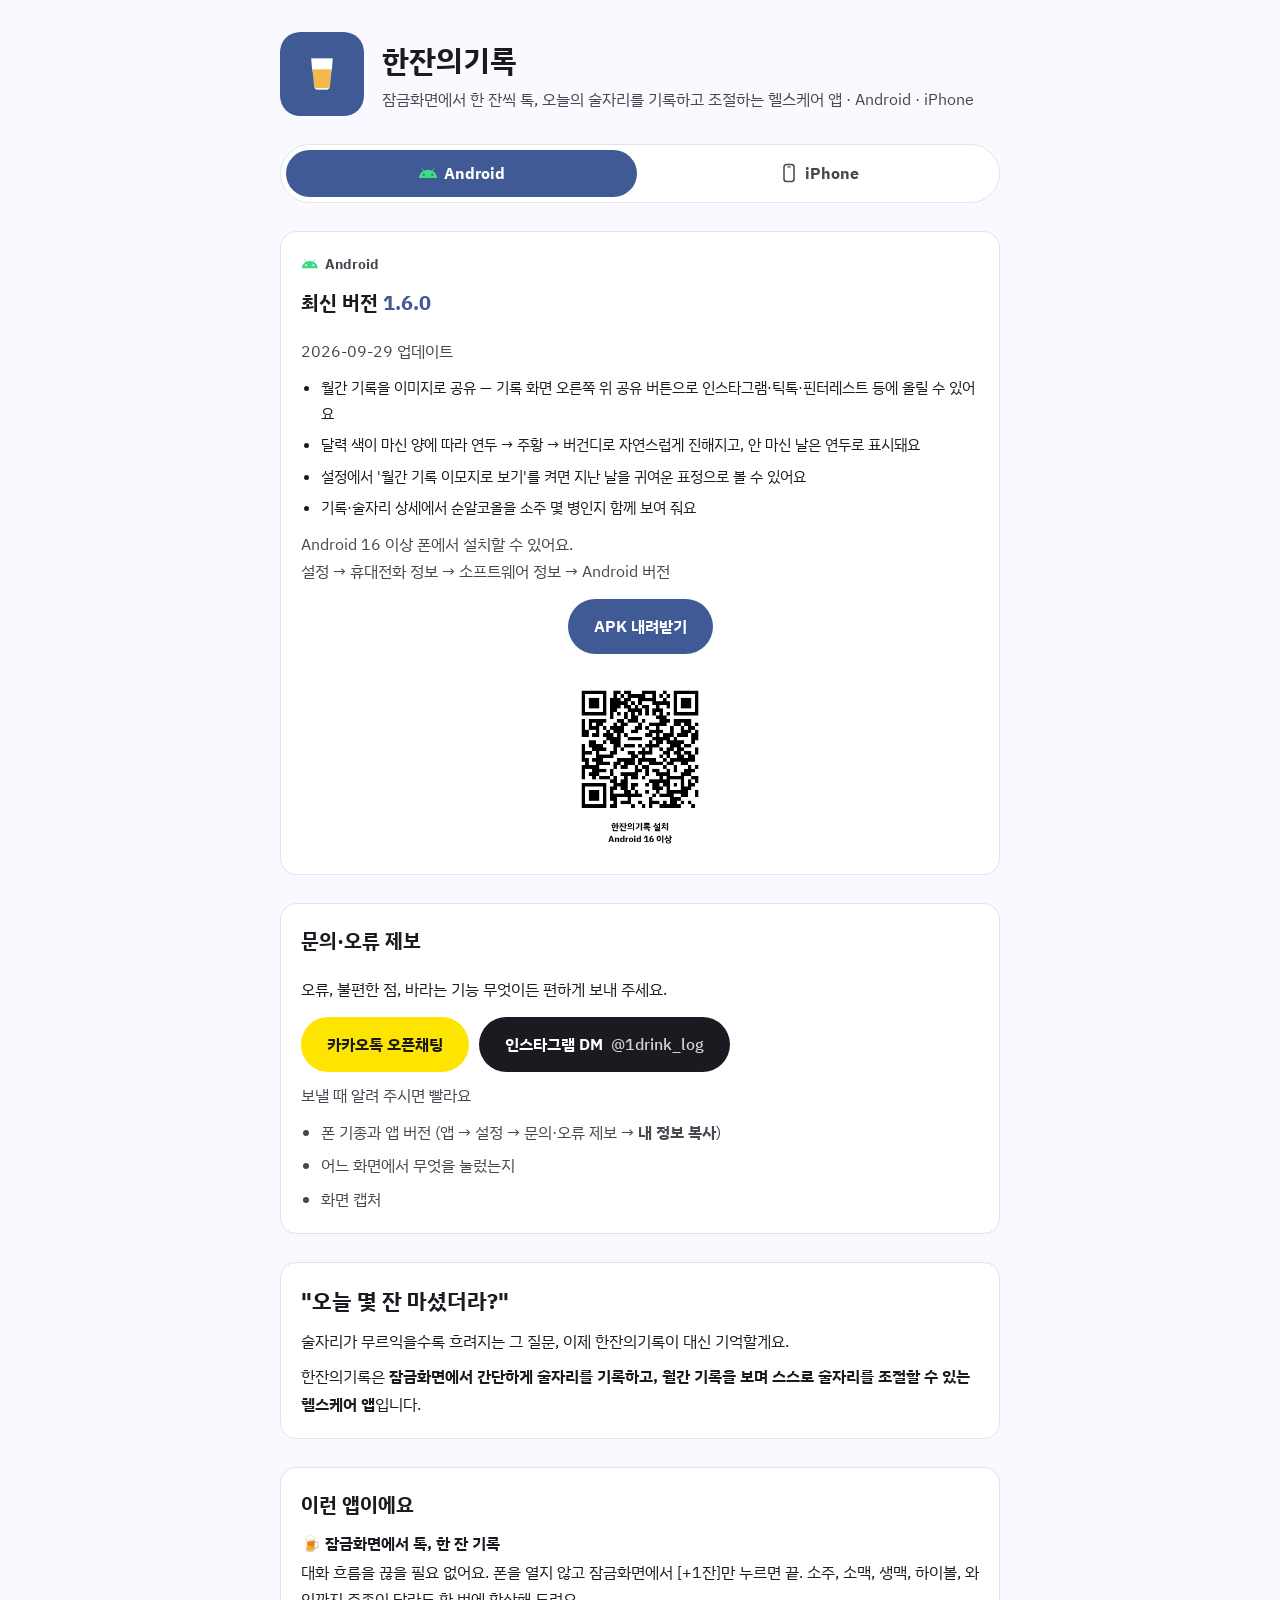
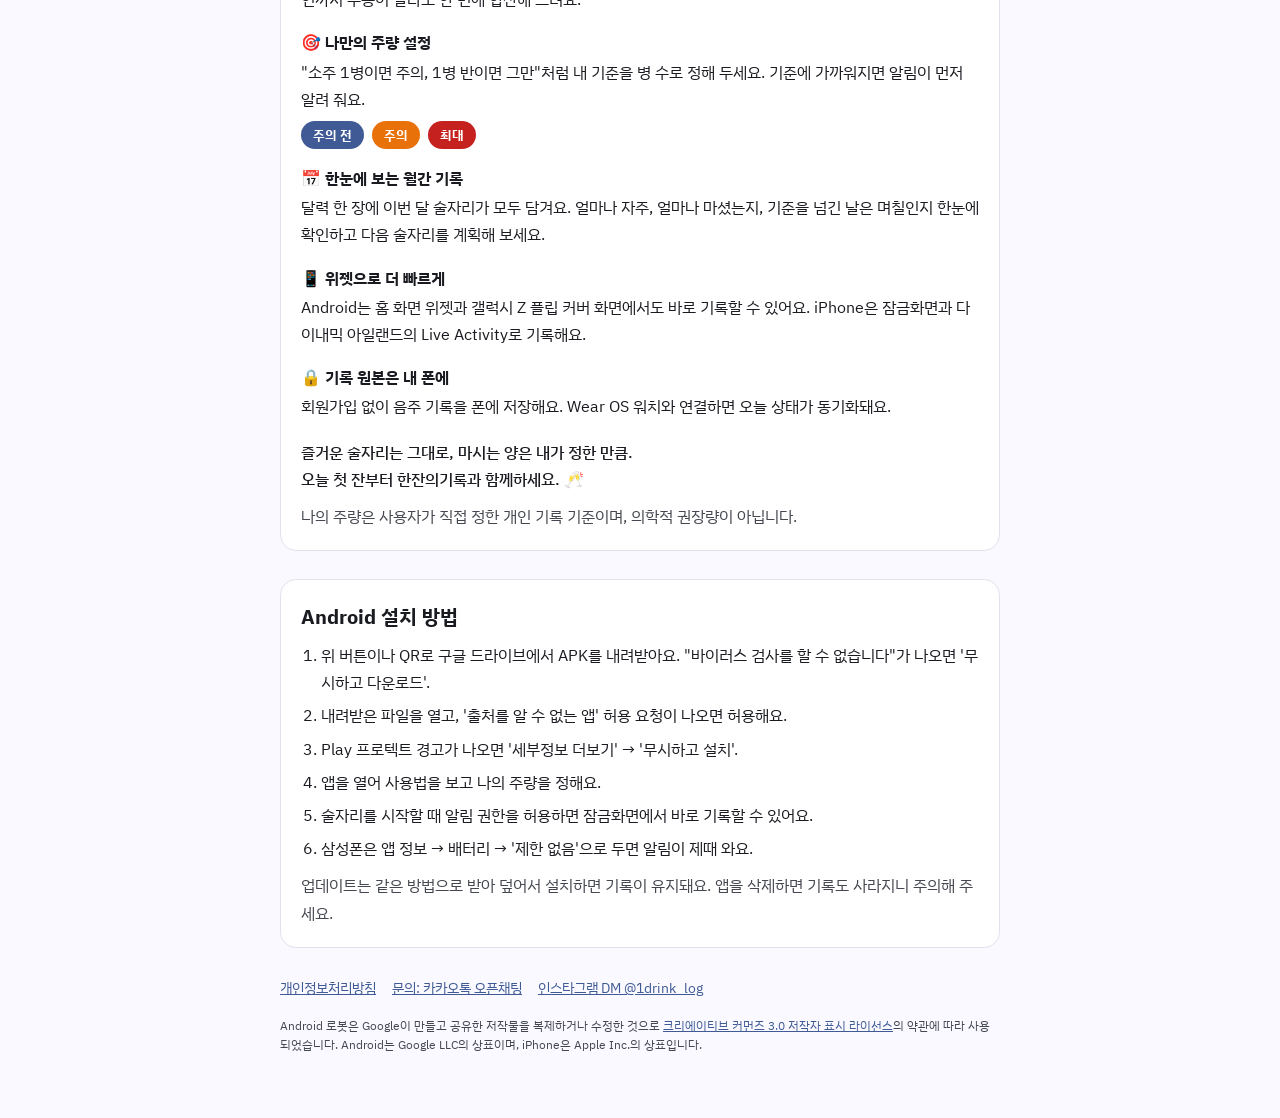
==== index.html @ 9223c03f "문의·오류 제보 카드(오픈채팅·인스타그램 DM) 추가 — 새 오픈채팅 링크 받은 뒤 main에 합칠 것" ====
<!doctype html>
<html lang="ko">
<head>
<meta charset="utf-8">
<meta name="viewport" content="width=device-width, initial-scale=1">
<title>한잔의기록</title>
<meta name="description" content="잠금화면에서 한 잔씩 톡, 오늘의 술자리를 기록하고 조절하는 헬스케어 앱">
<link rel="icon" href="assets/icon.png">
<link rel="preconnect" href="https://fonts.googleapis.com"><link rel="preconnect" href="https://fonts.gstatic.com" crossorigin>
<link rel="stylesheet" href="https://fonts.googleapis.com/css2?family=IBM+Plex+Sans+KR:wght@400;500;700&display=swap">
<link rel="stylesheet" href="assets/style.css">
</head>
<body>
<div class="wrap">
  <header>
    <img src="assets/icon.png" alt="한잔의기록 아이콘">
    <div>
      <h1>한잔의기록</h1>
      <p class="sub">잠금화면에서 한 잔씩 톡, 오늘의 술자리를 기록하고 조절하는 헬스케어 앱 · Android · iPhone</p>
    </div>
  </header>

  <div class="tabs" role="tablist" aria-label="기기 선택" hidden>
    <button type="button" role="tab" data-os="android"><svg class="os-icon" viewBox="0 0 24 24" aria-hidden="true"><path fill="#3DDC84" d="M17.6 9.48l1.84-3.18a.38.38 0 0 0-.66-.38l-1.87 3.23A11.43 11.43 0 0 0 12 8.1c-1.77 0-3.43.39-4.91 1.05L5.22 5.92a.38.38 0 1 0-.66.38L6.4 9.48A10.8 10.8 0 0 0 1 18h22a10.8 10.8 0 0 0-5.4-8.52zM7 15.25a1.25 1.25 0 1 1 0-2.5 1.25 1.25 0 0 1 0 2.5zm10 0a1.25 1.25 0 1 1 0-2.5 1.25 1.25 0 0 1 0 2.5z"/></svg>Android</button>
    <button type="button" role="tab" data-os="ios"><svg class="os-icon" viewBox="0 0 24 24" aria-hidden="true"><rect x="6" y="1.75" width="12" height="20.5" rx="3" fill="none" stroke="currentColor" stroke-width="1.8"/><rect x="10" y="4" width="4" height="1.4" rx="0.7" fill="currentColor"/></svg>iPhone</button>
  </div>

  <section class="card download" data-os="android">
    <div style="display:grid;gap:10px">
      <p class="platform"><svg class="os-icon" viewBox="0 0 24 24" aria-hidden="true"><path fill="#3DDC84" d="M17.6 9.48l1.84-3.18a.38.38 0 0 0-.66-.38l-1.87 3.23A11.43 11.43 0 0 0 12 8.1c-1.77 0-3.43.39-4.91 1.05L5.22 5.92a.38.38 0 1 0-.66.38L6.4 9.48A10.8 10.8 0 0 0 1 18h22a10.8 10.8 0 0 0-5.4-8.52zM7 15.25a1.25 1.25 0 1 1 0-2.5 1.25 1.25 0 0 1 0 2.5zm10 0a1.25 1.25 0 1 1 0-2.5 1.25 1.25 0 0 1 0 2.5z"/></svg>Android</p>
      <!-- LATEST:START (scripts/publish-apk.sh가 배포할 때 자동으로 바꿉니다) -->
      <h2>최신 버전 <span class="version">1.6.0</span></h2>
      <p class="sub">2026-09-29 업데이트</p>
      <ul class="changes"><li>월간 기록을 이미지로 공유 — 기록 화면 오른쪽 위 공유 버튼으로 인스타그램·틱톡·핀터레스트 등에 올릴 수 있어요</li><li>달력 색이 마신 양에 따라 연두 → 주황 → 버건디로 자연스럽게 진해지고, 안 마신 날은 연두로 표시돼요</li><li>설정에서 &#x27;월간 기록 이모지로 보기&#x27;를 켜면 지난 날을 귀여운 표정으로 볼 수 있어요</li><li>기록·술자리 상세에서 순알코올을 소주 몇 병인지 함께 보여 줘요</li></ul>
      <!-- LATEST:END -->
      <p class="sub">Android 16 이상 폰에서 설치할 수 있어요.<br>설정 → 휴대전화 정보 → 소프트웨어 정보 → Android 버전</p>
      <p class="btn-row"><a class="btn" href="https://drive.google.com/open?id=1SzJhprSdvJs_cDKxeV-ViCslpAMAtWzn">APK 내려받기</a></p>
    </div>
    <img class="qr" src="assets/qr.png" alt="내려받기 QR 코드">
  </section>

  <section class="card download" data-os="ios">
    <div style="display:grid;gap:10px">
      <p class="platform"><svg class="os-icon" viewBox="0 0 24 24" aria-hidden="true"><rect x="6" y="1.75" width="12" height="20.5" rx="3" fill="none" stroke="currentColor" stroke-width="1.8"/><rect x="10" y="4" width="4" height="1.4" rx="0.7" fill="currentColor"/></svg>iPhone</p>
      <!-- IOS-LATEST:START (scripts/publish-ios.sh가 배포할 때 자동으로 바꿉니다) -->
      <h2>최신 버전 <span class="version">1.6.0</span></h2>
      <p class="sub">2026-09-29 업데이트</p>
      <ul class="changes"><li>월간 기록을 이미지로 공유 — 기록 화면 오른쪽 위 공유 버튼으로 인스타그램·틱톡·핀터레스트 등에 올릴 수 있어요</li><li>달력 색이 마신 양에 따라 연두 → 주황 → 버건디로 자연스럽게 진해지고, 안 마신 날은 연두로 표시돼요</li><li>설정에서 &#x27;월간 기록 이모지로 보기&#x27;를 켜면 지난 날을 귀여운 표정으로 볼 수 있어요</li><li>기록·술자리 상세에서 순알코올을 소주 몇 병인지 함께 보여 줘요</li></ul>
      <!-- IOS-LATEST:END -->
      <p class="sub">Apple TestFlight 앱으로 설치해요. 기능은 Android와 같고, 술자리 중에는 잠금화면 Live Activity에서 바로 기록해요.</p>
      <p class="sub">iOS 17 이상 iPhone에서 설치할 수 있어요.<br>설정 → 일반 → 정보 → iOS 버전</p>
      <p class="btn-row"><a class="btn" href="https://testflight.apple.com/join/u157gFnM">TestFlight로 설치</a></p>
    </div>
    <img class="qr" src="assets/qr-ios.png" alt="iPhone 설치 QR 코드">
  </section>

  <section class="card contact" id="contact">
    <h2>문의·오류 제보</h2>
    <p>오류, 불편한 점, 바라는 기능 무엇이든 편하게 보내 주세요.</p>
    <p class="btn-row contact-btns">
      <a class="btn btn-kakao" href="https://open.kakao.com/o/gG2hXAPi">카카오톡 오픈채팅</a>
      <a class="btn btn-insta" href="https://ig.me/m/1drink_log">인스타그램 DM <span class="handle">@1drink_log</span></a>
    </p>
    <p class="sub">보낼 때 알려 주시면 빨라요</p>
    <ul class="sub tips">
      <li>폰 기종과 앱 버전 (앱 → 설정 → 문의·오류 제보 → <b>내 정보 복사</b>)</li>
      <li>어느 화면에서 무엇을 눌렀는지</li>
      <li>화면 캡처</li>
    </ul>
  </section>

  <section class="card intro">
    <p class="hook">"오늘 몇 잔 마셨더라?"</p>
    <p>술자리가 무르익을수록 흐려지는 그 질문, 이제 한잔의기록이 대신 기억할게요.</p>
    <p>한잔의기록은 <b>잠금화면에서 간단하게 술자리를 기록하고, 월간 기록을 보며 스스로 술자리를 조절할 수 있는 헬스케어 앱</b>입니다.</p>
  </section>

  <section class="card">
    <h2>이런 앱이에요</h2>
    <div class="features">
      <div><h3>🍺 잠금화면에서 톡, 한 잔 기록</h3><p>대화 흐름을 끊을 필요 없어요. 폰을 열지 않고 잠금화면에서 [+1잔]만 누르면 끝. 소주, 소맥, 생맥, 하이볼, 와인까지 주종이 달라도 한 번에 합산해 드려요.</p></div>
      <div><h3>🎯 나만의 주량 설정</h3><p>"소주 1병이면 주의, 1병 반이면 그만"처럼 내 기준을 병 수로 정해 두세요. 기준에 가까워지면 알림이 먼저 알려 줘요.</p>
        <div class="levels"><span style="background:var(--navy)">주의 전</span><span style="background:var(--caution)">주의</span><span style="background:var(--max)">최대</span></div></div>
      <div><h3>📅 한눈에 보는 월간 기록</h3><p>달력 한 장에 이번 달 술자리가 모두 담겨요. 얼마나 자주, 얼마나 마셨는지, 기준을 넘긴 날은 며칠인지 한눈에 확인하고 다음 술자리를 계획해 보세요.</p></div>
      <div><h3>📱 위젯으로 더 빠르게</h3><p>Android는 홈 화면 위젯과 갤럭시 Z 플립 커버 화면에서도 바로 기록할 수 있어요. iPhone은 잠금화면과 다이내믹 아일랜드의 Live Activity로 기록해요.</p></div>
      <div><h3>🔒 기록 원본은 내 폰에</h3><p>회원가입 없이 음주 기록을 폰에 저장해요. Wear OS 워치와 연결하면 오늘 상태가 동기화돼요.</p></div>
    </div>
    <p class="closing">즐거운 술자리는 그대로, 마시는 양은 내가 정한 만큼.<br>오늘 첫 잔부터 한잔의기록과 함께하세요. 🥂</p>
    <p class="sub" style="margin-top:10px">나의 주량은 사용자가 직접 정한 개인 기록 기준이며, 의학적 권장량이 아닙니다.</p>
  </section>

  <section class="card" data-os="android">
    <h2>Android 설치 방법</h2>
    <ol>
      <li>위 버튼이나 QR로 구글 드라이브에서 APK를 내려받아요. "바이러스 검사를 할 수 없습니다"가 나오면 '무시하고 다운로드'.</li>
      <li>내려받은 파일을 열고, '출처를 알 수 없는 앱' 허용 요청이 나오면 허용해요.</li>
      <li>Play 프로텍트 경고가 나오면 '세부정보 더보기' → '무시하고 설치'.</li>
      <li>앱을 열어 사용법을 보고 나의 주량을 정해요.</li>
      <li>술자리를 시작할 때 알림 권한을 허용하면 잠금화면에서 바로 기록할 수 있어요.</li>
      <li>삼성폰은 앱 정보 → 배터리 → '제한 없음'으로 두면 알림이 제때 와요.</li>
    </ol>
    <p class="sub" style="margin-top:10px">업데이트는 같은 방법으로 받아 덮어서 설치하면 기록이 유지돼요. 앱을 삭제하면 기록도 사라지니 주의해 주세요.</p>
  </section>

  <section class="card" data-os="ios">
    <h2>iPhone 설치 방법</h2>
    <ol>
      <li>App Store에서 Apple의 <a href="https://apps.apple.com/app/testflight/id899247664">TestFlight</a> 앱을 먼저 설치해요.</li>
      <li>iPhone에서 위 <b>TestFlight로 설치</b> 버튼을 누르거나 QR을 찍고, TestFlight에서 '수락' → '설치'를 눌러요.</li>
      <li>앱을 열어 사용법을 보고 나의 주량을 정해요.</li>
      <li>술자리를 시작할 때 알림을 허용하면 잠금화면 Live Activity에서 바로 기록할 수 있어요.</li>
    </ol>
    <p class="sub" style="margin-top:10px">새 버전이 나오면 TestFlight 앱에서 업데이트하면 기록이 유지돼요. TestFlight 버전은 올라온 뒤 90일이 지나면 사용할 수 없으니, TestFlight에서 최신 버전으로 업데이트해 주세요. 앱을 삭제하면 기록도 사라지니 주의해 주세요.</p>
  </section>

  <footer>
    <a href="privacy.html">개인정보처리방침</a>
    <a href="https://open.kakao.com/o/gG2hXAPi">문의: 카카오톡 오픈채팅</a>
    <a href="https://ig.me/m/1drink_log">인스타그램 DM @1drink_log</a>
    <p class="credit">Android 로봇은 Google이 만들고 공유한 저작물을 복제하거나 수정한 것으로 <a href="https://creativecommons.org/licenses/by/3.0/deed.ko">크리에이티브 커먼즈 3.0 저작자 표시 라이선스</a>의 약관에 따라 사용되었습니다. Android는 Google LLC의 상표이며, iPhone은 Apple Inc.의 상표입니다.</p>
  </footer>
</div>
<script>
// 기기에 맞는 탭을 먼저 연다. 스크립트가 없으면 탭 없이 두 기기 안내가 모두 보인다.
(function () {
  var tabs = document.querySelector('.tabs');
  var buttons = tabs.querySelectorAll('button');
  var panels = document.querySelectorAll('section[data-os]');
  function show(os) {
    panels.forEach(function (p) { p.hidden = p.dataset.os !== os; });
    buttons.forEach(function (b) { b.setAttribute('aria-selected', b.dataset.os === os); });
  }
  var ua = navigator.userAgent;
  var isIOS = /iPhone|iPad|iPod/.test(ua) || (/Macintosh/.test(ua) && navigator.maxTouchPoints > 1);
  var initial = location.hash === '#ios' || location.hash === '#iphone' ? 'ios'
    : location.hash === '#android' ? 'android' : (isIOS ? 'ios' : 'android');
  buttons.forEach(function (b) { b.addEventListener('click', function () { show(b.dataset.os); }); });
  tabs.hidden = false;
  show(initial);
})();
</script>
</body>
</html>
---- assets/style.css ----
:root {
  --navy: #3F5A95; --navy-soft: #DAE2FF; --amber: #F2B84B; --caution: #E8710A; --max: #C5221F;
  --bg: #F9F9FF; --card: #FFFFFF; --ink: #1A1B20; --sub: #44474F; --line: #E1E2EC;
  color-scheme: light;
}
@media (prefers-color-scheme: dark) {
  :root { --bg: #121318; --card: #1E1F25; --ink: #E2E2E9; --sub: #C5C6D0; --line: #33353A; --navy-soft: #26437C; color-scheme: dark; }
}
* { box-sizing: border-box; }
body { margin: 0; background: var(--bg); color: var(--ink); font-family: "IBM Plex Sans KR", "Apple SD Gothic Neo", "Noto Sans KR", system-ui, sans-serif; line-height: 1.7; }
.wrap { max-width: 760px; margin: 0 auto; padding: 32px 20px 64px; display: grid; gap: 28px; }
header { display: flex; gap: 18px; align-items: center; }
header img { width: 84px; height: 84px; border-radius: 20px; }
h1 { margin: 0; font-size: 30px; }
h2 { margin: 0 0 8px; font-size: 20px; }
p { margin: 0; }
.sub { color: var(--sub); }
.card { background: var(--card); border: 1px solid var(--line); border-radius: 16px; padding: 20px; }
.download { display: flex; flex-wrap: wrap; gap: 20px; align-items: center; }
.btn { display: inline-block; background: var(--navy); color: #fff; text-decoration: none; font-weight: 700; padding: 14px 26px; border-radius: 999px; }
.btn:focus-visible { outline: 3px solid var(--amber); outline-offset: 2px; }
.qr { width: 150px; background: #fff; border-radius: 12px; padding: 6px; }
ol, ul { margin: 0; padding-left: 20px; display: grid; gap: 6px; }
.levels { display: flex; gap: 8px; flex-wrap: wrap; margin-top: 8px; }
.levels span { color: #fff; font-size: 13px; font-weight: 700; padding: 3px 12px; border-radius: 999px; }
footer { color: var(--sub); font-size: 14px; display: flex; gap: 16px; flex-wrap: wrap; }
a { color: var(--navy); }
@media (prefers-color-scheme: dark) { a { color: #B1C5FF; } }
.version { font-family: "IBM Plex Sans KR", sans-serif; color: var(--navy); }
@media (prefers-color-scheme: dark) { .version { color: #B1C5FF; } }
.changes { font-size: 15px; }
.intro { display: grid; gap: 8px; }
.hook { font-size: 22px; font-weight: 700; }
.features { display: grid; gap: 16px; margin-top: 4px; }
h3 { margin: 0 0 2px; font-size: 16px; }
.closing { margin-top: 18px; font-weight: 500; }
.platform { font-weight: 700; color: var(--sub); font-size: 14px; }
.tabs { display: grid; grid-template-columns: 1fr 1fr; gap: 6px; background: var(--card); border: 1px solid var(--line); border-radius: 999px; padding: 5px; }
.tabs button { font: inherit; font-weight: 700; font-size: 16px; border: 0; border-radius: 999px; padding: 10px 12px; cursor: pointer; background: transparent; color: var(--sub); }
.tabs button[aria-selected="true"] { background: var(--navy); color: #fff; }
.tabs button:focus-visible { outline: 3px solid var(--amber); outline-offset: 2px; }
[hidden] { display: none !important; }
.os-icon { width: 1.25em; height: 1.25em; vertical-align: -0.25em; margin-right: 6px; }
.credit { flex-basis: 100%; font-size: 12px; line-height: 1.6; }
/* 내려받기 카드: 설명 아래에 버튼과 QR을 가운데 정렬 */
.download { flex-direction: column; align-items: stretch; }
.btn-row { text-align: center; margin-top: 4px; }
.download .qr { align-self: center; }
.contact { display: grid; gap: 10px; }
.contact-btns { display: flex; flex-wrap: wrap; gap: 10px; }
.btn-kakao { background: #FEE500; color: #191919; }
.btn-insta { background: #1A1B20; color: #fff; }
.btn-insta .handle { font-weight: 500; opacity: .8; margin-left: 4px; }
@media (prefers-color-scheme: dark) { .btn-insta { background: #E2E2E9; color: #1A1B20; } }
.tips { margin: 0; }
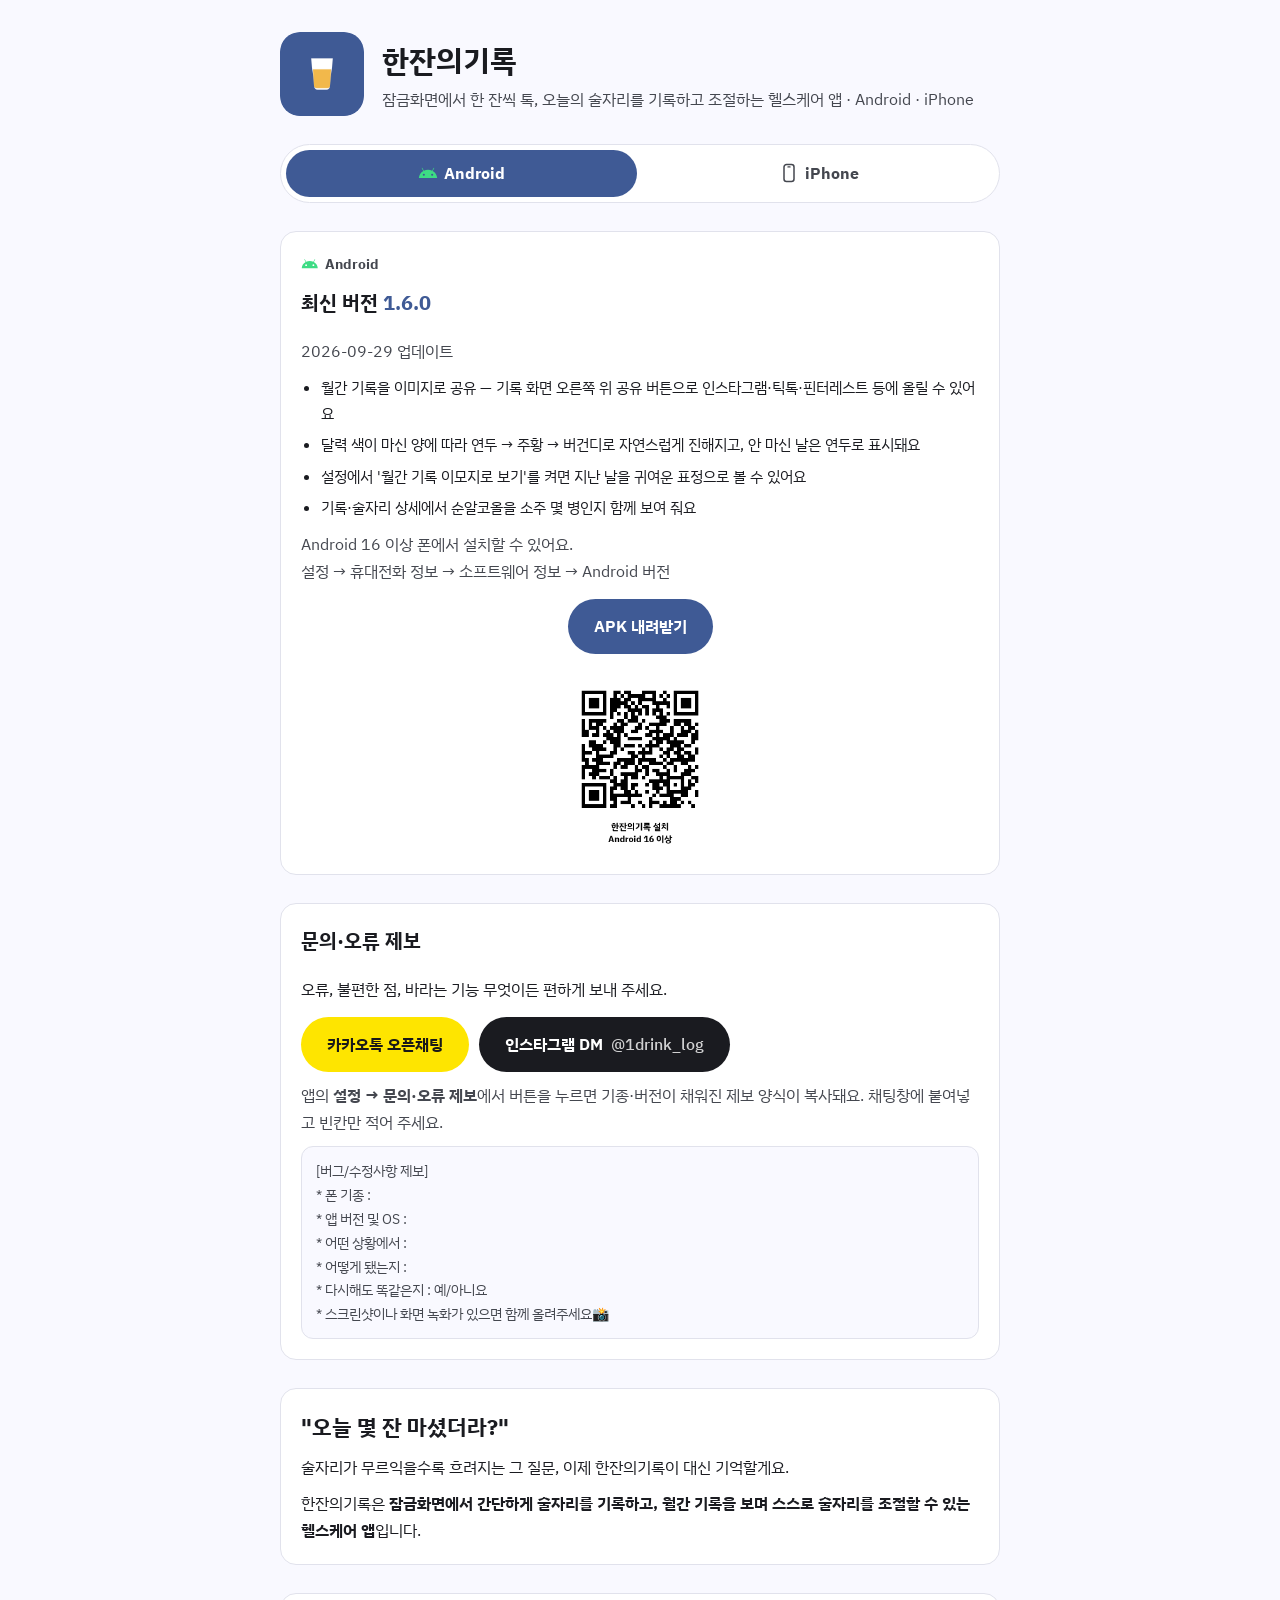
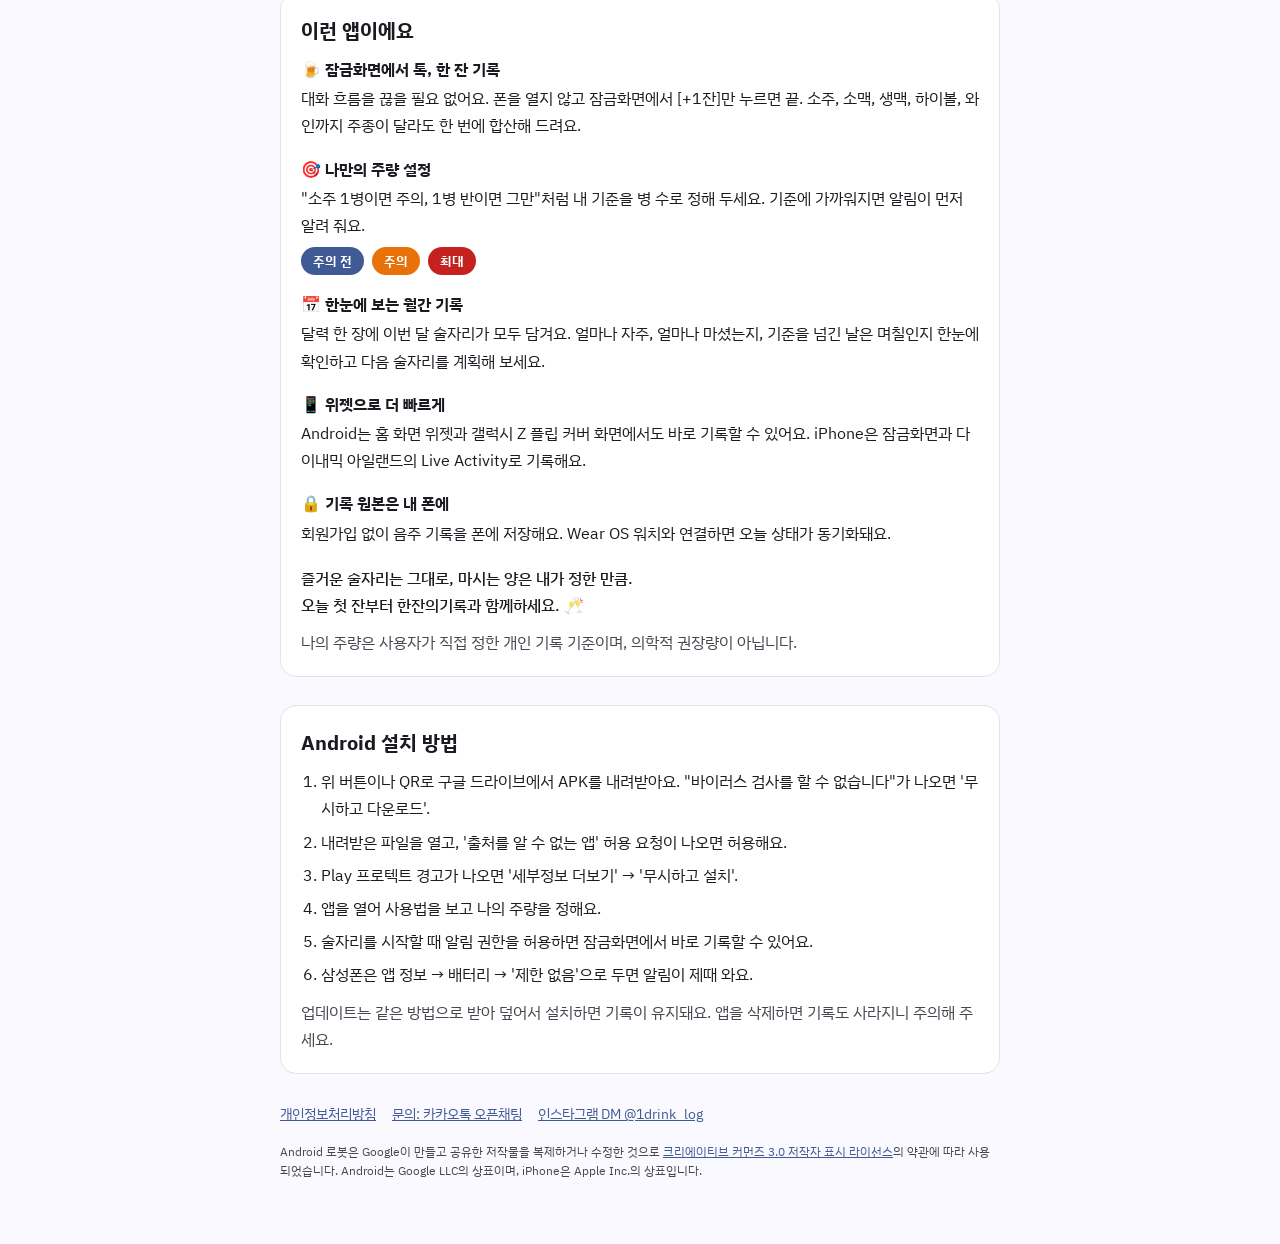
==== commit 523d19dc: "문의 카드에 버그/수정사항 제보 양식 표시" ====
--- a/index.html
+++ b/index.html
@@ -61,12 +61,14 @@
       <a class="btn btn-kakao" href="https://open.kakao.com/o/gG2hXAPi">카카오톡 오픈채팅</a>
       <a class="btn btn-insta" href="https://ig.me/m/1drink_log">인스타그램 DM <span class="handle">@1drink_log</span></a>
     </p>
-    <p class="sub">보낼 때 알려 주시면 빨라요</p>
-    <ul class="sub tips">
-      <li>폰 기종과 앱 버전 (앱 → 설정 → 문의·오류 제보 → <b>내 정보 복사</b>)</li>
-      <li>어느 화면에서 무엇을 눌렀는지</li>
-      <li>화면 캡처</li>
-    </ul>
+    <p class="sub">앱의 <b>설정 → 문의·오류 제보</b>에서 버튼을 누르면 기종·버전이 채워진 제보 양식이 복사돼요. 채팅창에 붙여넣고 빈칸만 적어 주세요.</p>
+    <pre class="report-form">[버그/수정사항 제보]
+* 폰 기종 :
+* 앱 버전 및 OS :
+* 어떤 상황에서 :
+* 어떻게 됐는지 :
+* 다시해도 똑같은지 : 예/아니요
+* 스크린샷이나 화면 녹화가 있으면 함께 올려주세요📸</pre>
   </section>
 
   <section class="card intro">
--- a/assets/style.css
+++ b/assets/style.css
@@ -52,4 +52,4 @@
 .btn-insta { background: #1A1B20; color: #fff; }
 .btn-insta .handle { font-weight: 500; opacity: .8; margin-left: 4px; }
 @media (prefers-color-scheme: dark) { .btn-insta { background: #E2E2E9; color: #1A1B20; } }
-.tips { margin: 0; }
+.report-form { margin: 0; padding: 12px 14px; border-radius: 12px; background: var(--bg); border: 1px solid var(--line); font-family: inherit; font-size: 14px; line-height: 1.7; white-space: pre-wrap; color: var(--sub); }
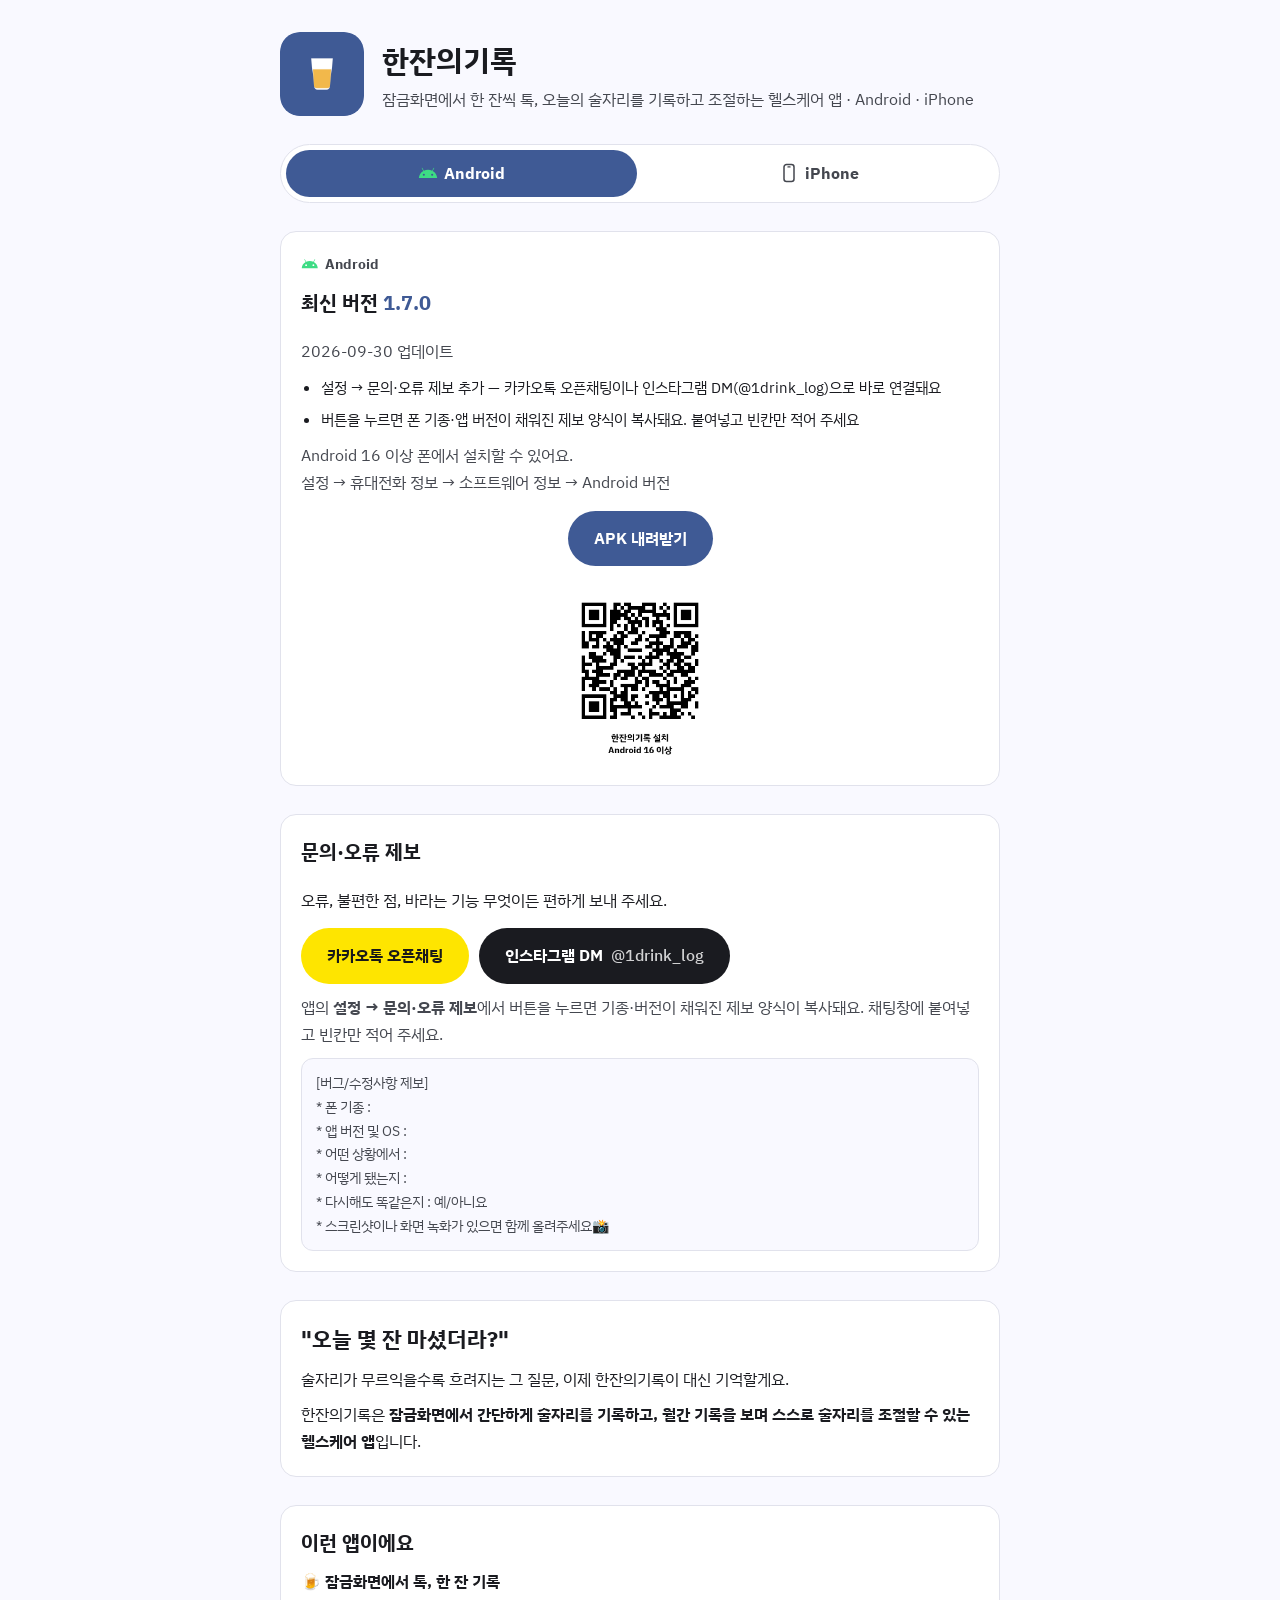
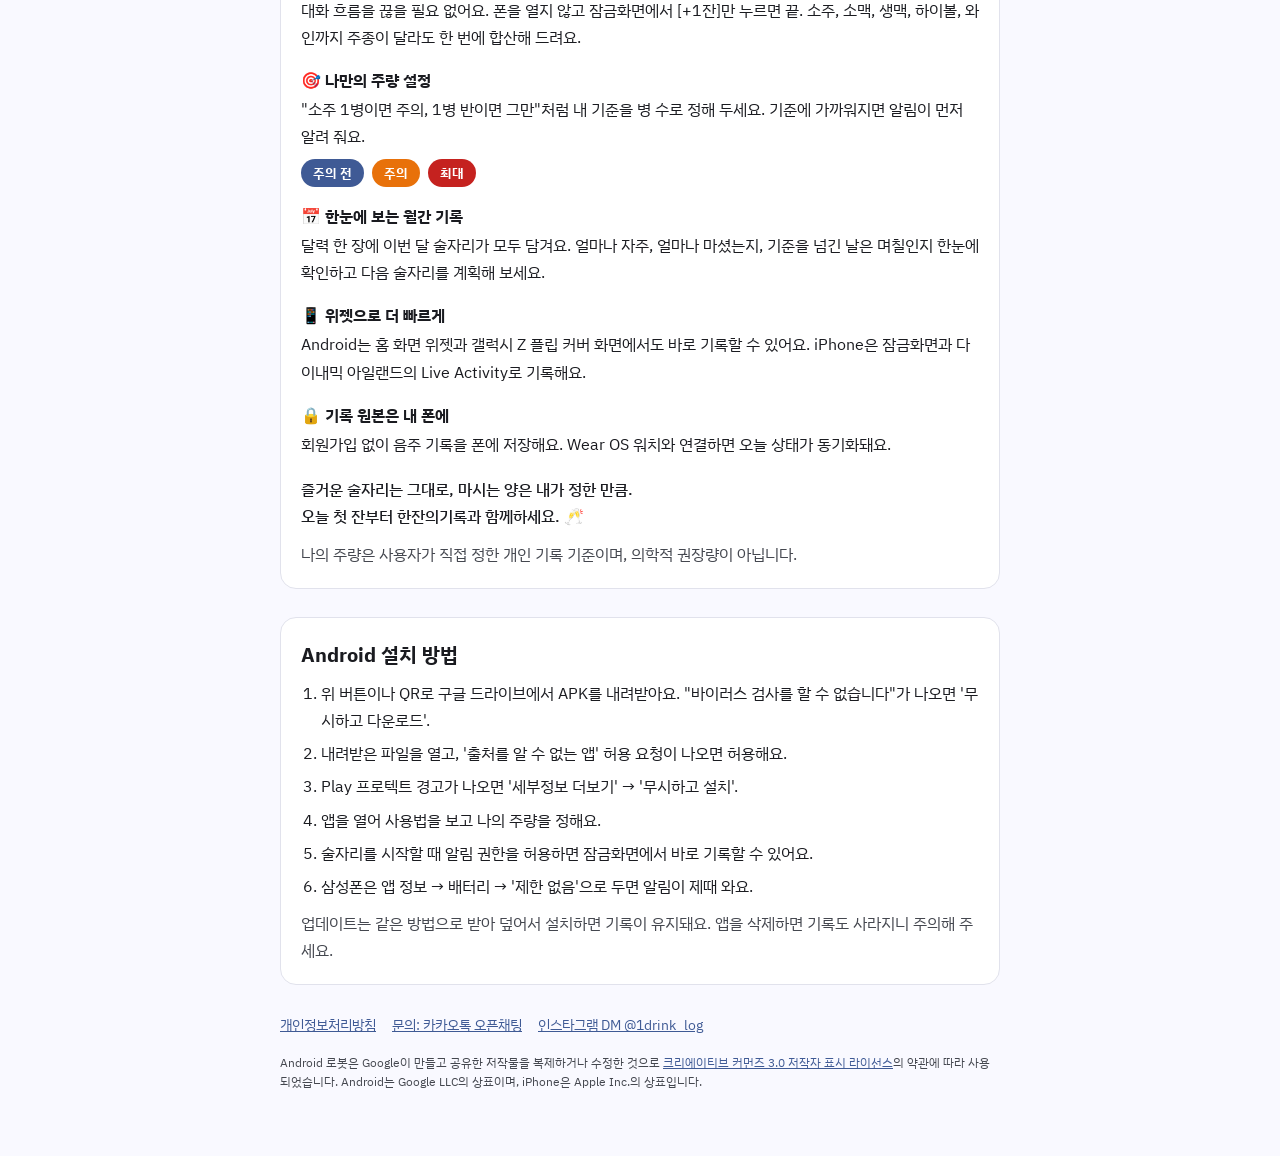
==== commit 71bd7f80: "최신 버전 1.7.0 반영" ====
--- a/index.html
+++ b/index.html
@@ -29,9 +29,9 @@
     <div style="display:grid;gap:10px">
       <p class="platform"><svg class="os-icon" viewBox="0 0 24 24" aria-hidden="true"><path fill="#3DDC84" d="M17.6 9.48l1.84-3.18a.38.38 0 0 0-.66-.38l-1.87 3.23A11.43 11.43 0 0 0 12 8.1c-1.77 0-3.43.39-4.91 1.05L5.22 5.92a.38.38 0 1 0-.66.38L6.4 9.48A10.8 10.8 0 0 0 1 18h22a10.8 10.8 0 0 0-5.4-8.52zM7 15.25a1.25 1.25 0 1 1 0-2.5 1.25 1.25 0 0 1 0 2.5zm10 0a1.25 1.25 0 1 1 0-2.5 1.25 1.25 0 0 1 0 2.5z"/></svg>Android</p>
       <!-- LATEST:START (scripts/publish-apk.sh가 배포할 때 자동으로 바꿉니다) -->
-      <h2>최신 버전 <span class="version">1.6.0</span></h2>
-      <p class="sub">2026-09-29 업데이트</p>
-      <ul class="changes"><li>월간 기록을 이미지로 공유 — 기록 화면 오른쪽 위 공유 버튼으로 인스타그램·틱톡·핀터레스트 등에 올릴 수 있어요</li><li>달력 색이 마신 양에 따라 연두 → 주황 → 버건디로 자연스럽게 진해지고, 안 마신 날은 연두로 표시돼요</li><li>설정에서 &#x27;월간 기록 이모지로 보기&#x27;를 켜면 지난 날을 귀여운 표정으로 볼 수 있어요</li><li>기록·술자리 상세에서 순알코올을 소주 몇 병인지 함께 보여 줘요</li></ul>
+      <h2>최신 버전 <span class="version">1.7.0</span></h2>
+      <p class="sub">2026-09-30 업데이트</p>
+      <ul class="changes"><li>설정 → 문의·오류 제보 추가 — 카카오톡 오픈채팅이나 인스타그램 DM(@1drink_log)으로 바로 연결돼요</li><li>버튼을 누르면 폰 기종·앱 버전이 채워진 제보 양식이 복사돼요. 붙여넣고 빈칸만 적어 주세요</li></ul>
       <!-- LATEST:END -->
       <p class="sub">Android 16 이상 폰에서 설치할 수 있어요.<br>설정 → 휴대전화 정보 → 소프트웨어 정보 → Android 버전</p>
       <p class="btn-row"><a class="btn" href="https://drive.google.com/open?id=1SzJhprSdvJs_cDKxeV-ViCslpAMAtWzn">APK 내려받기</a></p>
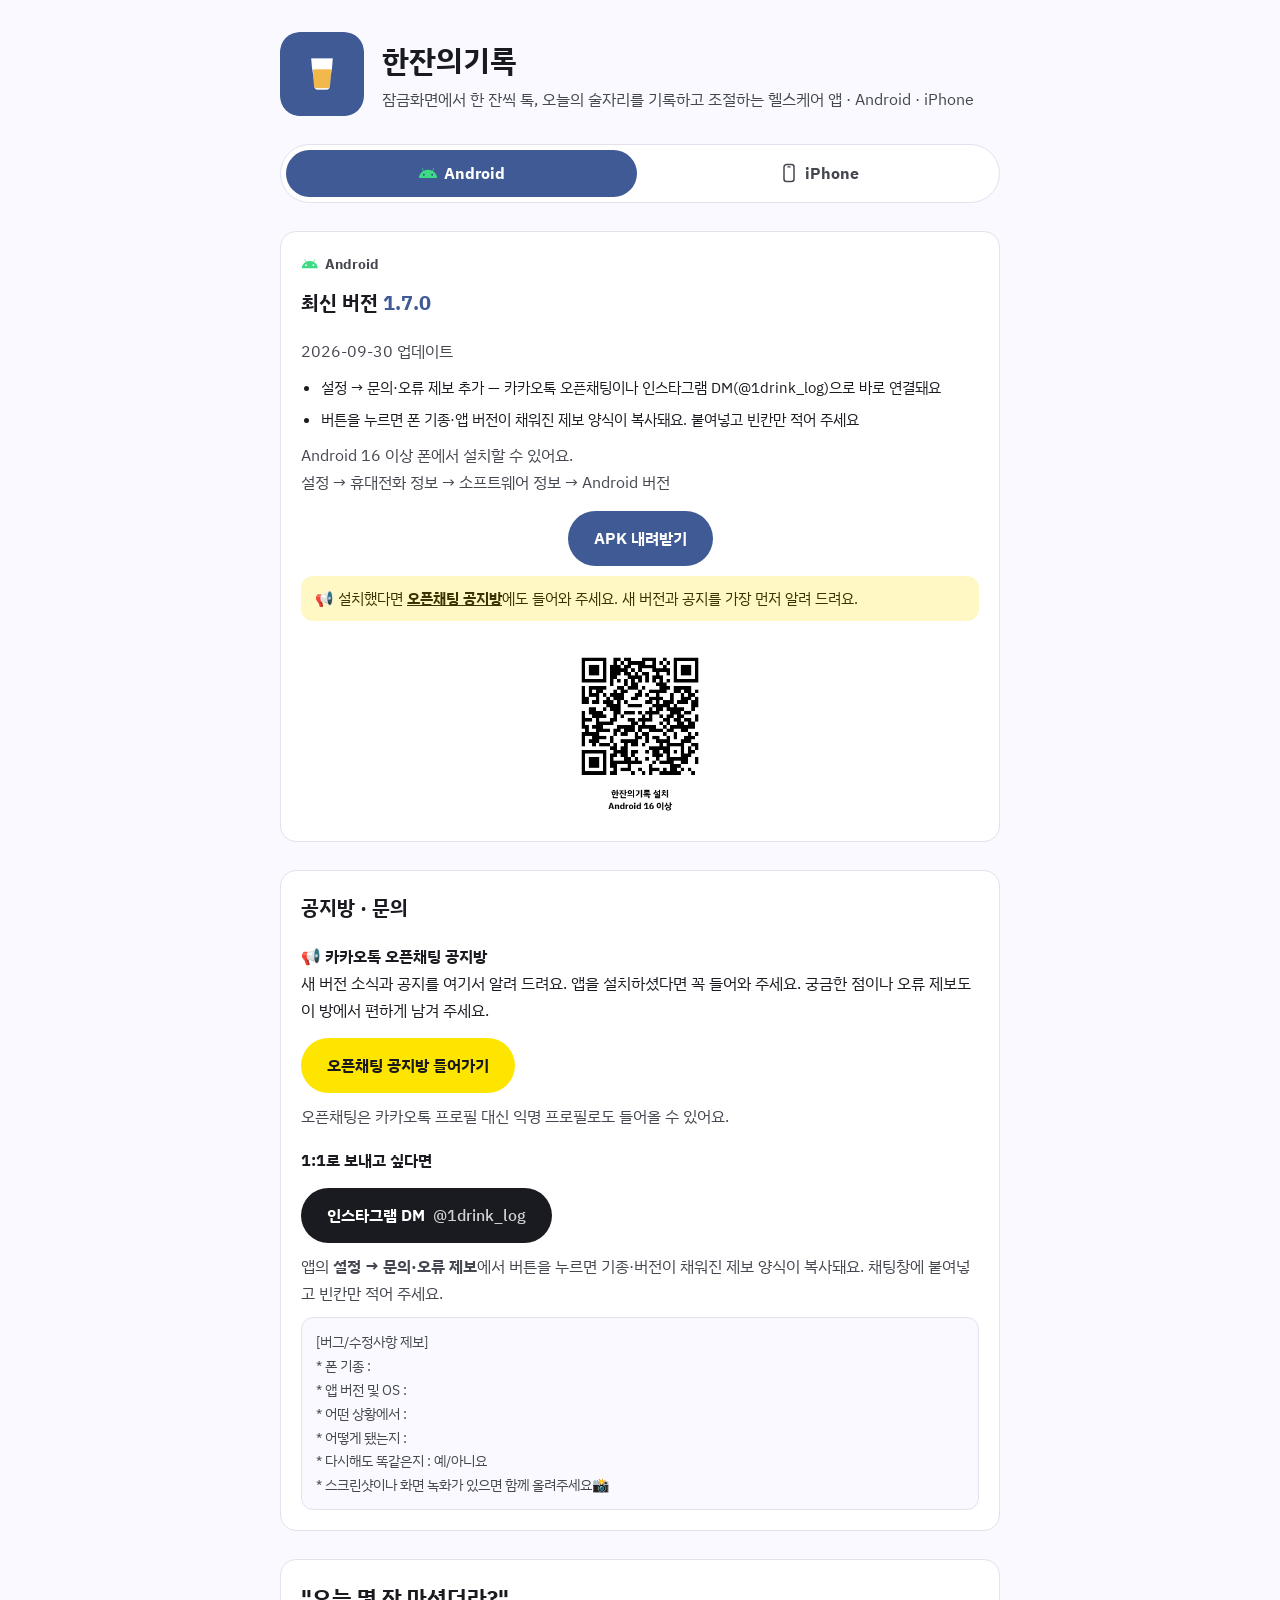
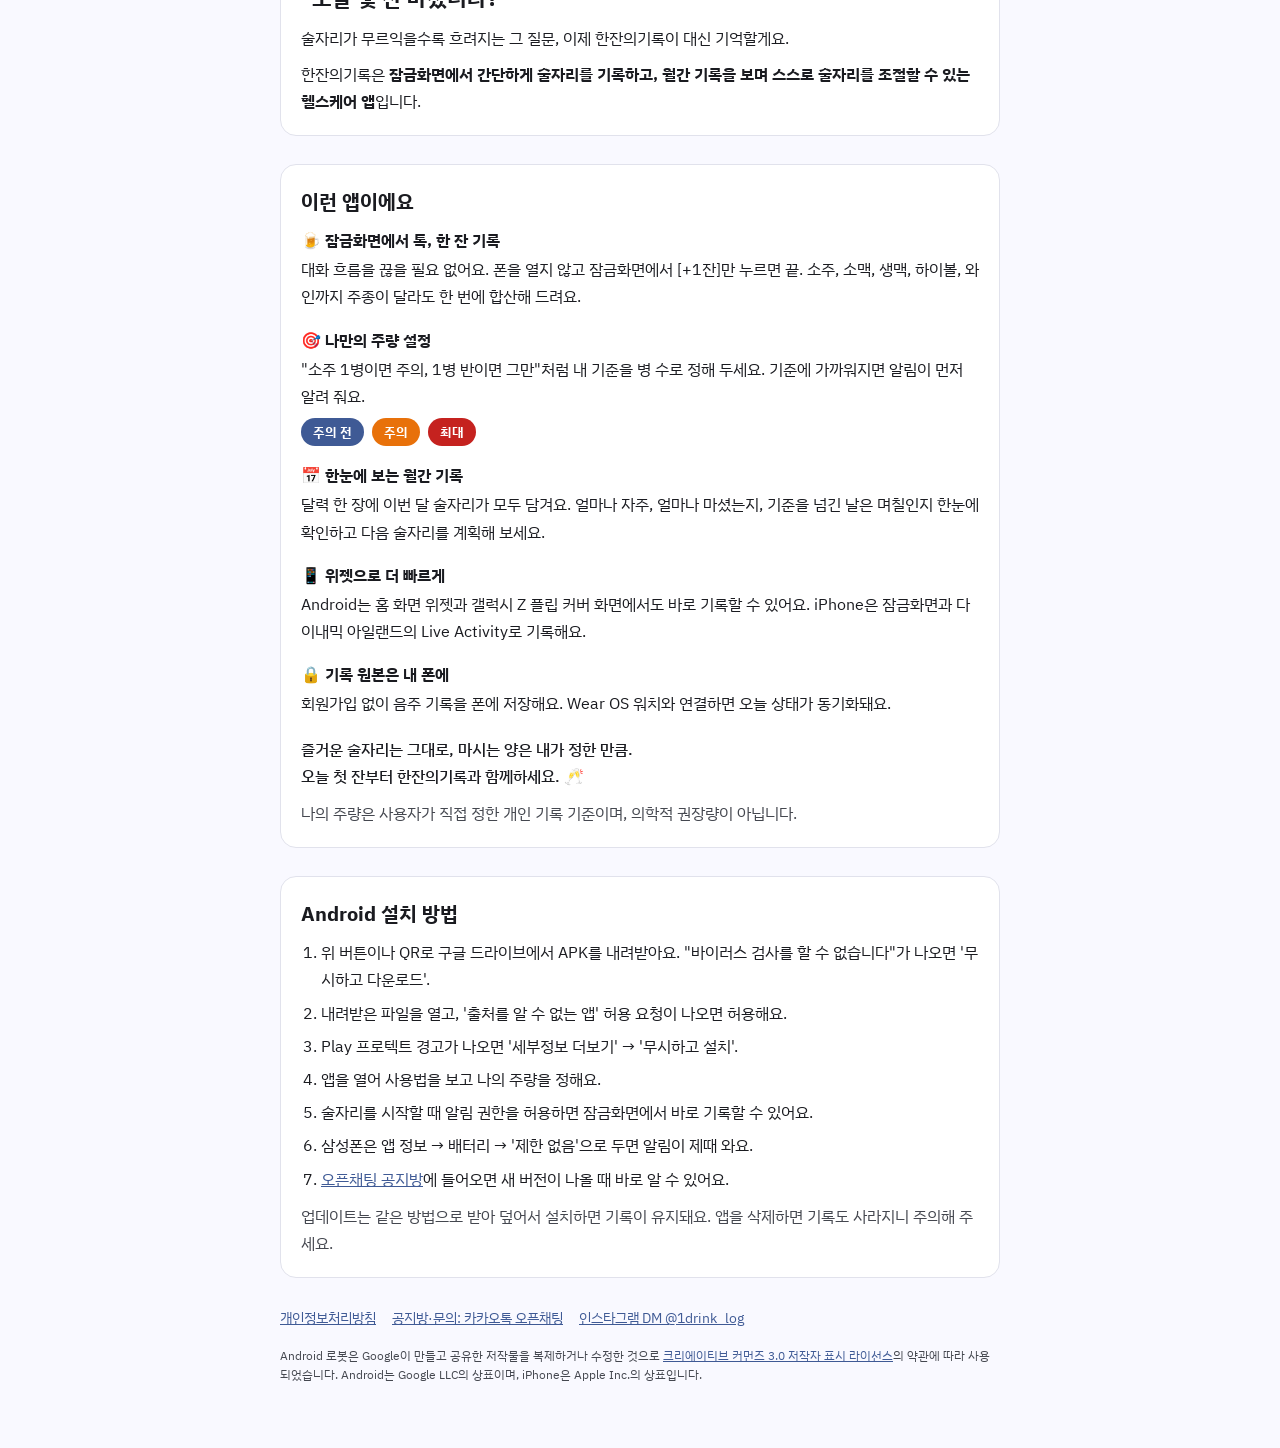
==== commit 299eba2f: "오픈채팅을 공지방으로 안내: 다운로드 카드·설치 방법·문의 카드에 가입 안내" ====
--- a/index.html
+++ b/index.html
@@ -35,6 +35,7 @@
       <!-- LATEST:END -->
       <p class="sub">Android 16 이상 폰에서 설치할 수 있어요.<br>설정 → 휴대전화 정보 → 소프트웨어 정보 → Android 버전</p>
       <p class="btn-row"><a class="btn" href="https://drive.google.com/open?id=1SzJhprSdvJs_cDKxeV-ViCslpAMAtWzn">APK 내려받기</a></p>
+      <p class="join-notice">📢 설치했다면 <a href="https://open.kakao.com/o/gG2hXAPi"><b>오픈채팅 공지방</b></a>에도 들어와 주세요. 새 버전과 공지를 가장 먼저 알려 드려요.</p>
     </div>
     <img class="qr" src="assets/qr.png" alt="내려받기 QR 코드">
   </section>
@@ -50,17 +51,18 @@
       <p class="sub">Apple TestFlight 앱으로 설치해요. 기능은 Android와 같고, 술자리 중에는 잠금화면 Live Activity에서 바로 기록해요.</p>
       <p class="sub">iOS 17 이상 iPhone에서 설치할 수 있어요.<br>설정 → 일반 → 정보 → iOS 버전</p>
       <p class="btn-row"><a class="btn" href="https://testflight.apple.com/join/u157gFnM">TestFlight로 설치</a></p>
+      <p class="join-notice">📢 설치했다면 <a href="https://open.kakao.com/o/gG2hXAPi"><b>오픈채팅 공지방</b></a>에도 들어와 주세요. 새 버전과 공지를 가장 먼저 알려 드려요.</p>
     </div>
     <img class="qr" src="assets/qr-ios.png" alt="iPhone 설치 QR 코드">
   </section>
 
   <section class="card contact" id="contact">
-    <h2>문의·오류 제보</h2>
-    <p>오류, 불편한 점, 바라는 기능 무엇이든 편하게 보내 주세요.</p>
-    <p class="btn-row contact-btns">
-      <a class="btn btn-kakao" href="https://open.kakao.com/o/gG2hXAPi">카카오톡 오픈채팅</a>
-      <a class="btn btn-insta" href="https://ig.me/m/1drink_log">인스타그램 DM <span class="handle">@1drink_log</span></a>
-    </p>
+    <h2>공지방 · 문의</h2>
+    <p><b>📢 카카오톡 오픈채팅 공지방</b><br>새 버전 소식과 공지를 여기서 알려 드려요. 앱을 설치하셨다면 꼭 들어와 주세요. 궁금한 점이나 오류 제보도 이 방에서 편하게 남겨 주세요.</p>
+    <p class="btn-row contact-btns"><a class="btn btn-kakao" href="https://open.kakao.com/o/gG2hXAPi">오픈채팅 공지방 들어가기</a></p>
+    <p class="sub">오픈채팅은 카카오톡 프로필 대신 익명 프로필로도 들어올 수 있어요.</p>
+    <p style="margin-top:6px"><b>1:1로 보내고 싶다면</b></p>
+    <p class="btn-row contact-btns"><a class="btn btn-insta" href="https://ig.me/m/1drink_log">인스타그램 DM <span class="handle">@1drink_log</span></a></p>
     <p class="sub">앱의 <b>설정 → 문의·오류 제보</b>에서 버튼을 누르면 기종·버전이 채워진 제보 양식이 복사돼요. 채팅창에 붙여넣고 빈칸만 적어 주세요.</p>
     <pre class="report-form">[버그/수정사항 제보]
 * 폰 기종 :
@@ -100,6 +102,7 @@
       <li>앱을 열어 사용법을 보고 나의 주량을 정해요.</li>
       <li>술자리를 시작할 때 알림 권한을 허용하면 잠금화면에서 바로 기록할 수 있어요.</li>
       <li>삼성폰은 앱 정보 → 배터리 → '제한 없음'으로 두면 알림이 제때 와요.</li>
+      <li><a href="https://open.kakao.com/o/gG2hXAPi">오픈채팅 공지방</a>에 들어오면 새 버전이 나올 때 바로 알 수 있어요.</li>
     </ol>
     <p class="sub" style="margin-top:10px">업데이트는 같은 방법으로 받아 덮어서 설치하면 기록이 유지돼요. 앱을 삭제하면 기록도 사라지니 주의해 주세요.</p>
   </section>
@@ -111,13 +114,14 @@
       <li>iPhone에서 위 <b>TestFlight로 설치</b> 버튼을 누르거나 QR을 찍고, TestFlight에서 '수락' → '설치'를 눌러요.</li>
       <li>앱을 열어 사용법을 보고 나의 주량을 정해요.</li>
       <li>술자리를 시작할 때 알림을 허용하면 잠금화면 Live Activity에서 바로 기록할 수 있어요.</li>
+      <li><a href="https://open.kakao.com/o/gG2hXAPi">오픈채팅 공지방</a>에 들어오면 새 버전이 나올 때 바로 알 수 있어요.</li>
     </ol>
     <p class="sub" style="margin-top:10px">새 버전이 나오면 TestFlight 앱에서 업데이트하면 기록이 유지돼요. TestFlight 버전은 올라온 뒤 90일이 지나면 사용할 수 없으니, TestFlight에서 최신 버전으로 업데이트해 주세요. 앱을 삭제하면 기록도 사라지니 주의해 주세요.</p>
   </section>
 
   <footer>
     <a href="privacy.html">개인정보처리방침</a>
-    <a href="https://open.kakao.com/o/gG2hXAPi">문의: 카카오톡 오픈채팅</a>
+    <a href="https://open.kakao.com/o/gG2hXAPi">공지방·문의: 카카오톡 오픈채팅</a>
     <a href="https://ig.me/m/1drink_log">인스타그램 DM @1drink_log</a>
     <p class="credit">Android 로봇은 Google이 만들고 공유한 저작물을 복제하거나 수정한 것으로 <a href="https://creativecommons.org/licenses/by/3.0/deed.ko">크리에이티브 커먼즈 3.0 저작자 표시 라이선스</a>의 약관에 따라 사용되었습니다. Android는 Google LLC의 상표이며, iPhone은 Apple Inc.의 상표입니다.</p>
   </footer>
--- a/assets/style.css
+++ b/assets/style.css
@@ -53,3 +53,6 @@
 .btn-insta .handle { font-weight: 500; opacity: .8; margin-left: 4px; }
 @media (prefers-color-scheme: dark) { .btn-insta { background: #E2E2E9; color: #1A1B20; } }
 .report-form { margin: 0; padding: 12px 14px; border-radius: 12px; background: var(--bg); border: 1px solid var(--line); font-family: inherit; font-size: 14px; line-height: 1.7; white-space: pre-wrap; color: var(--sub); }
+.join-notice { background: #FFF8C5; color: #3A3200; border-radius: 12px; padding: 10px 14px; font-size: 15px; }
+.join-notice a { color: inherit; }
+@media (prefers-color-scheme: dark) { .join-notice { background: #3A3413; color: #FFF3B0; } }
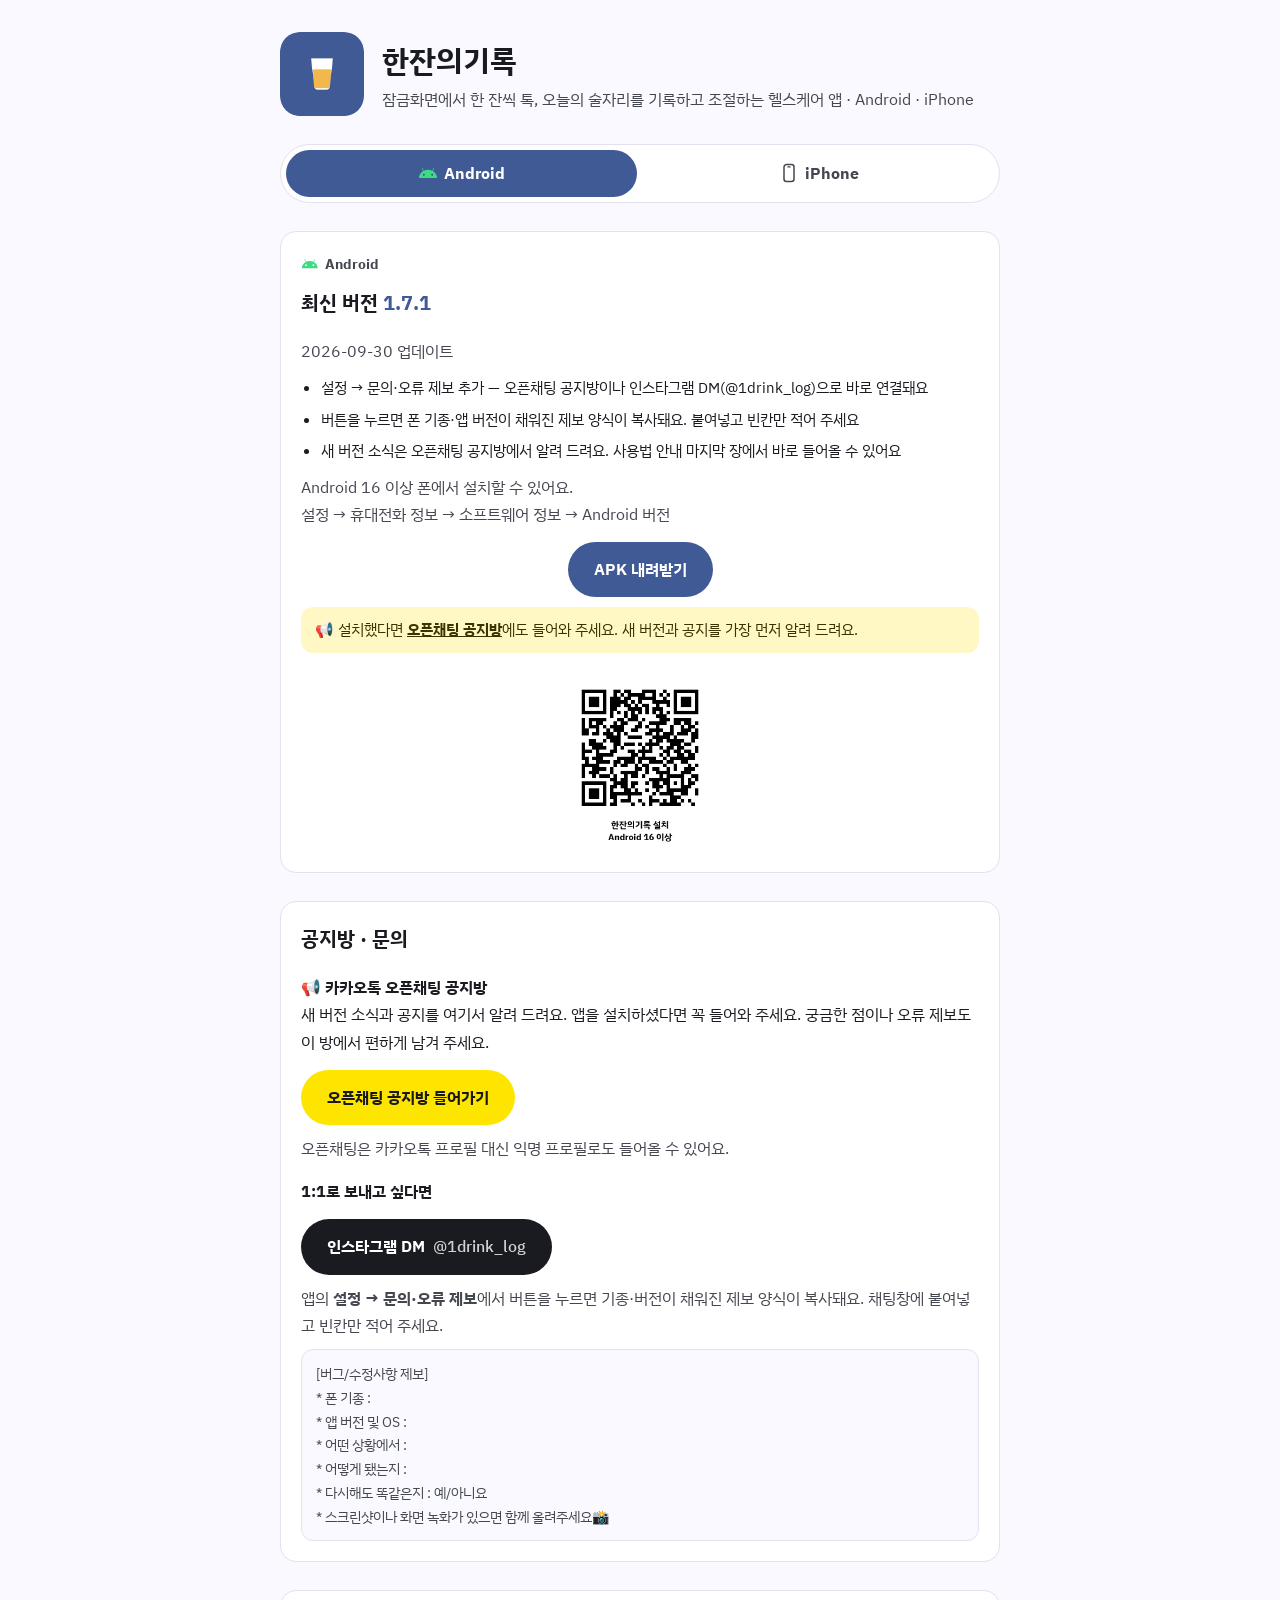
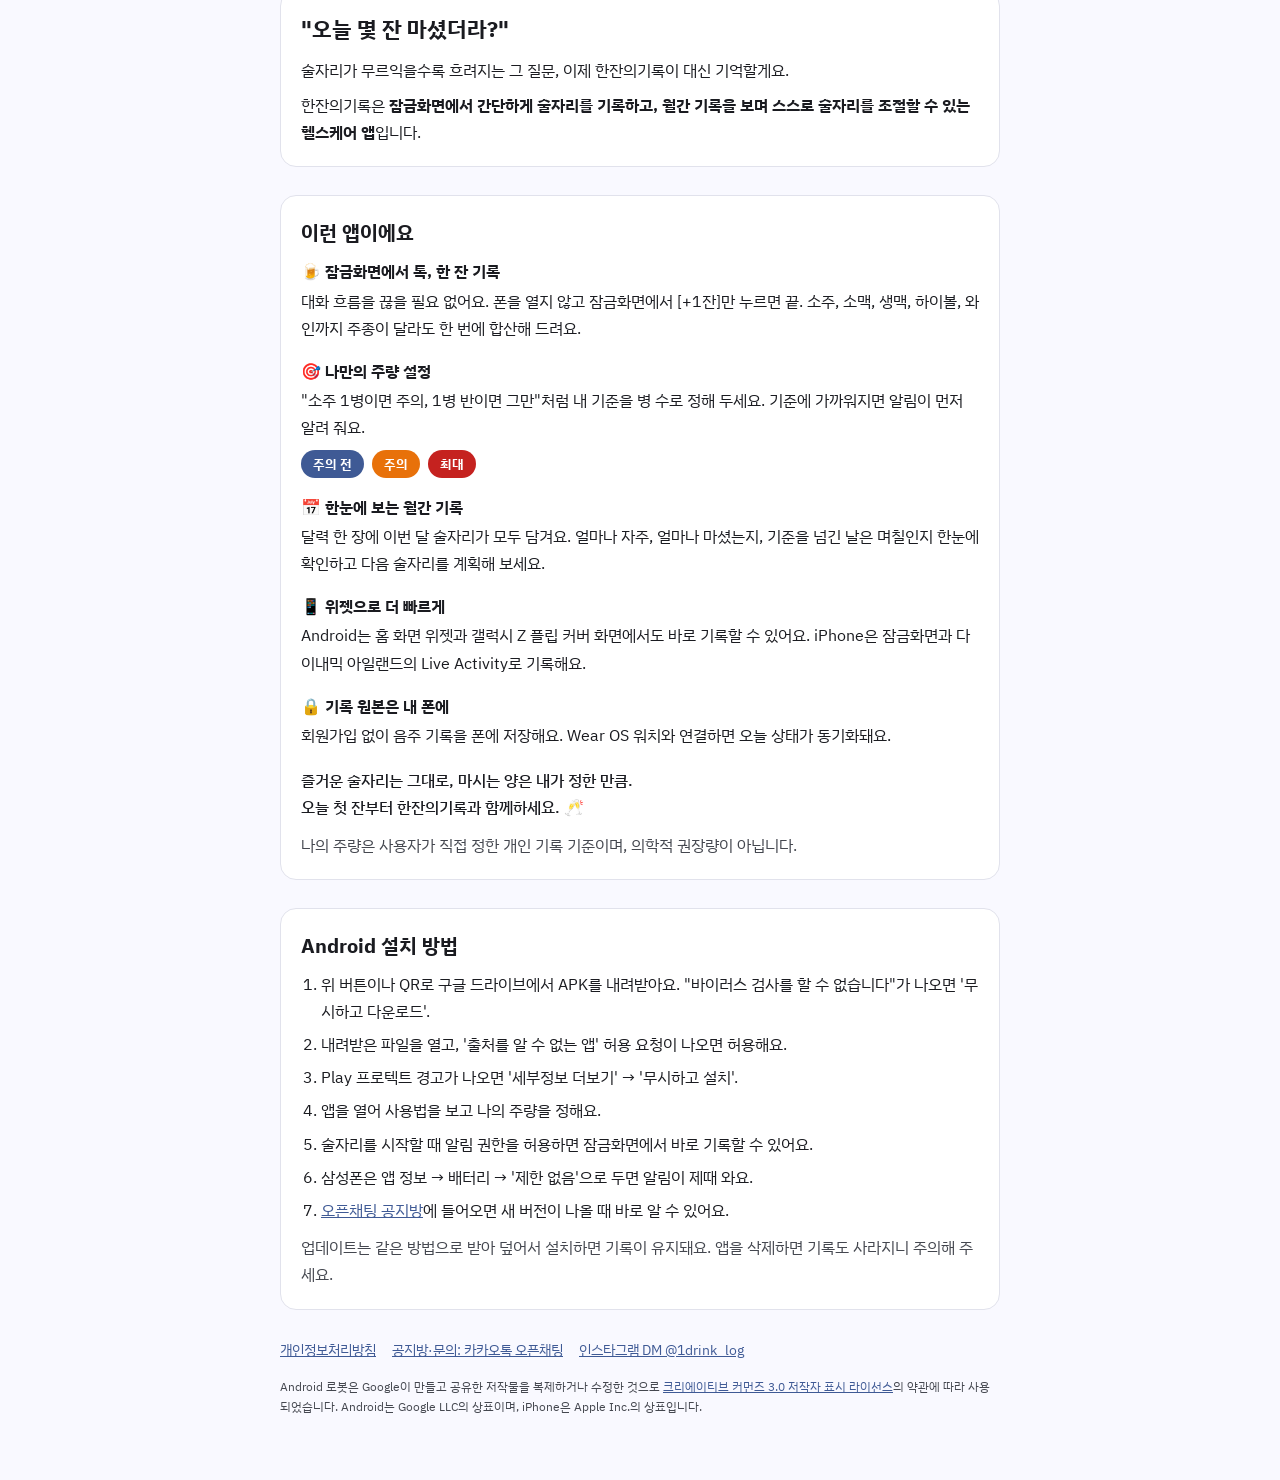
==== commit 95d9c9cd: "최신 버전 1.7.1 반영" ====
--- a/index.html
+++ b/index.html
@@ -29,9 +29,9 @@
     <div style="display:grid;gap:10px">
       <p class="platform"><svg class="os-icon" viewBox="0 0 24 24" aria-hidden="true"><path fill="#3DDC84" d="M17.6 9.48l1.84-3.18a.38.38 0 0 0-.66-.38l-1.87 3.23A11.43 11.43 0 0 0 12 8.1c-1.77 0-3.43.39-4.91 1.05L5.22 5.92a.38.38 0 1 0-.66.38L6.4 9.48A10.8 10.8 0 0 0 1 18h22a10.8 10.8 0 0 0-5.4-8.52zM7 15.25a1.25 1.25 0 1 1 0-2.5 1.25 1.25 0 0 1 0 2.5zm10 0a1.25 1.25 0 1 1 0-2.5 1.25 1.25 0 0 1 0 2.5z"/></svg>Android</p>
       <!-- LATEST:START (scripts/publish-apk.sh가 배포할 때 자동으로 바꿉니다) -->
-      <h2>최신 버전 <span class="version">1.7.0</span></h2>
+      <h2>최신 버전 <span class="version">1.7.1</span></h2>
       <p class="sub">2026-09-30 업데이트</p>
-      <ul class="changes"><li>설정 → 문의·오류 제보 추가 — 카카오톡 오픈채팅이나 인스타그램 DM(@1drink_log)으로 바로 연결돼요</li><li>버튼을 누르면 폰 기종·앱 버전이 채워진 제보 양식이 복사돼요. 붙여넣고 빈칸만 적어 주세요</li></ul>
+      <ul class="changes"><li>설정 → 문의·오류 제보 추가 — 오픈채팅 공지방이나 인스타그램 DM(@1drink_log)으로 바로 연결돼요</li><li>버튼을 누르면 폰 기종·앱 버전이 채워진 제보 양식이 복사돼요. 붙여넣고 빈칸만 적어 주세요</li><li>새 버전 소식은 오픈채팅 공지방에서 알려 드려요. 사용법 안내 마지막 장에서 바로 들어올 수 있어요</li></ul>
       <!-- LATEST:END -->
       <p class="sub">Android 16 이상 폰에서 설치할 수 있어요.<br>설정 → 휴대전화 정보 → 소프트웨어 정보 → Android 버전</p>
       <p class="btn-row"><a class="btn" href="https://drive.google.com/open?id=1SzJhprSdvJs_cDKxeV-ViCslpAMAtWzn">APK 내려받기</a></p>
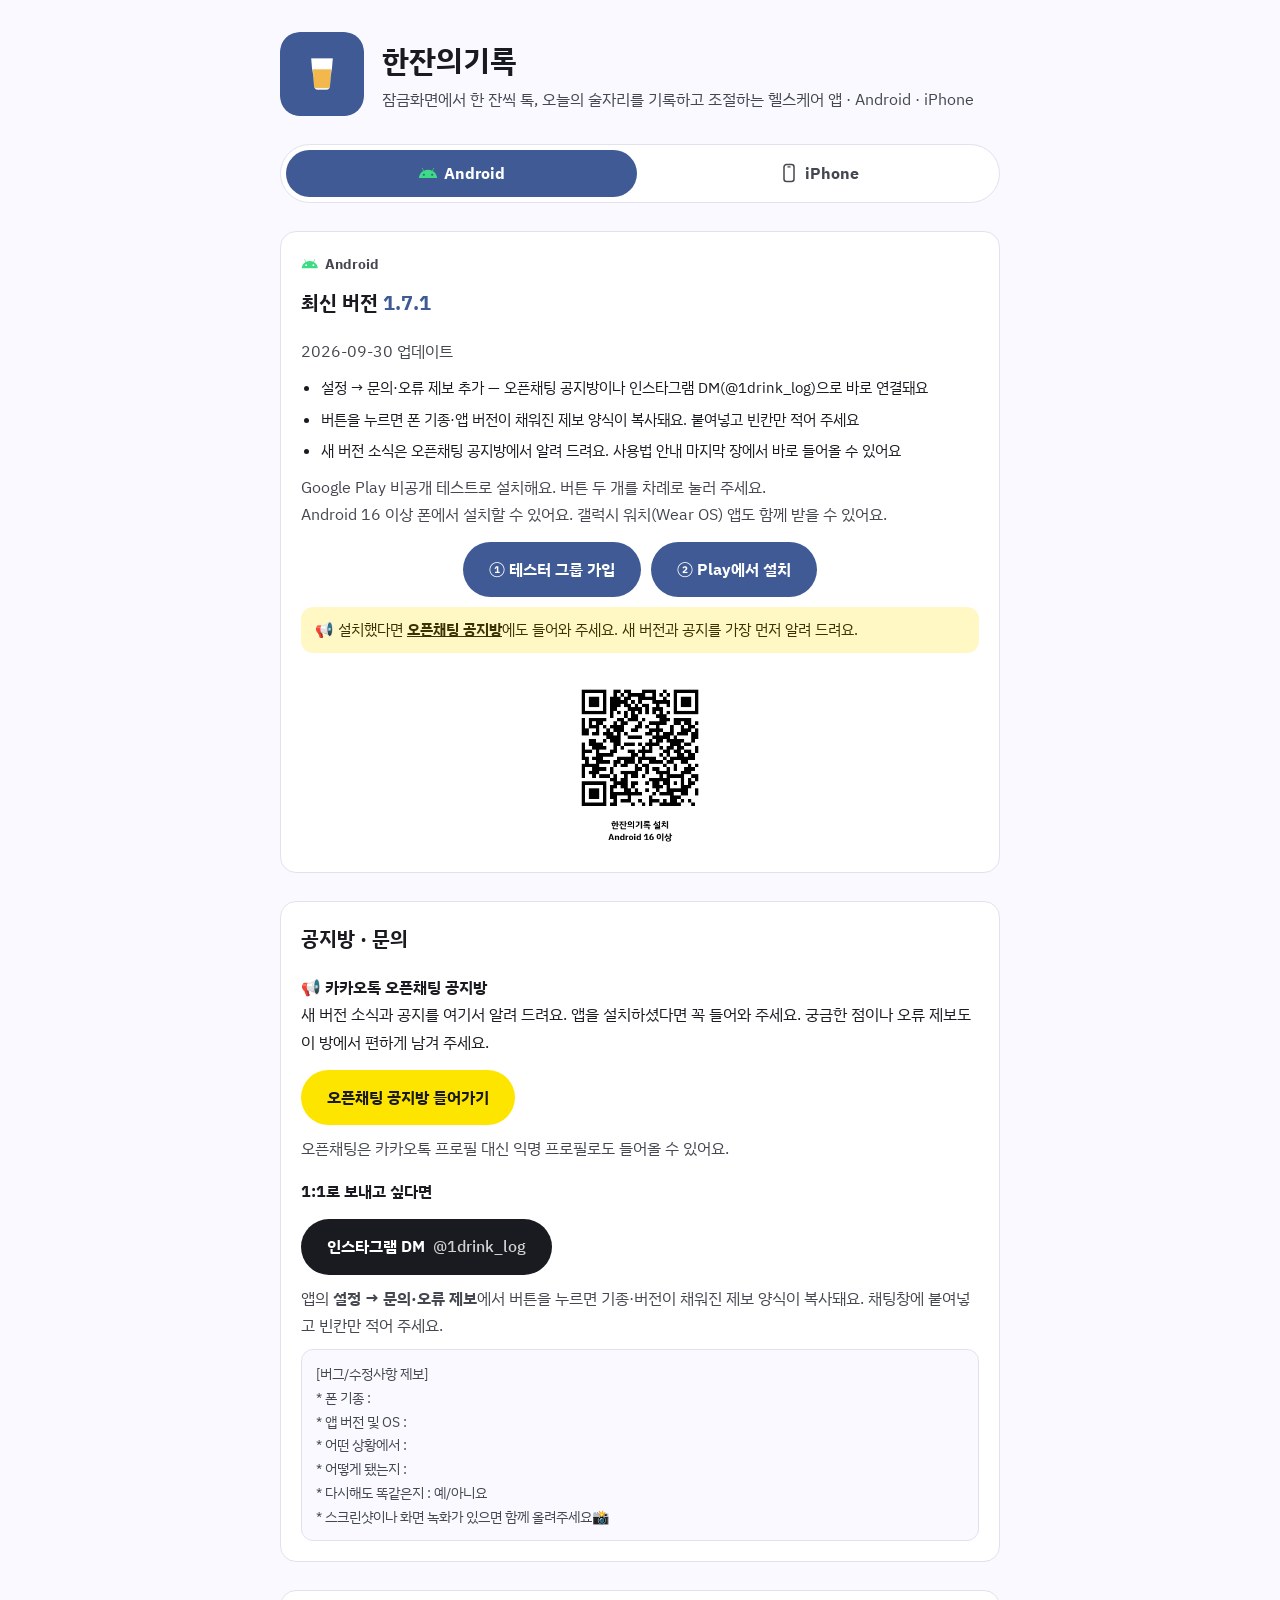
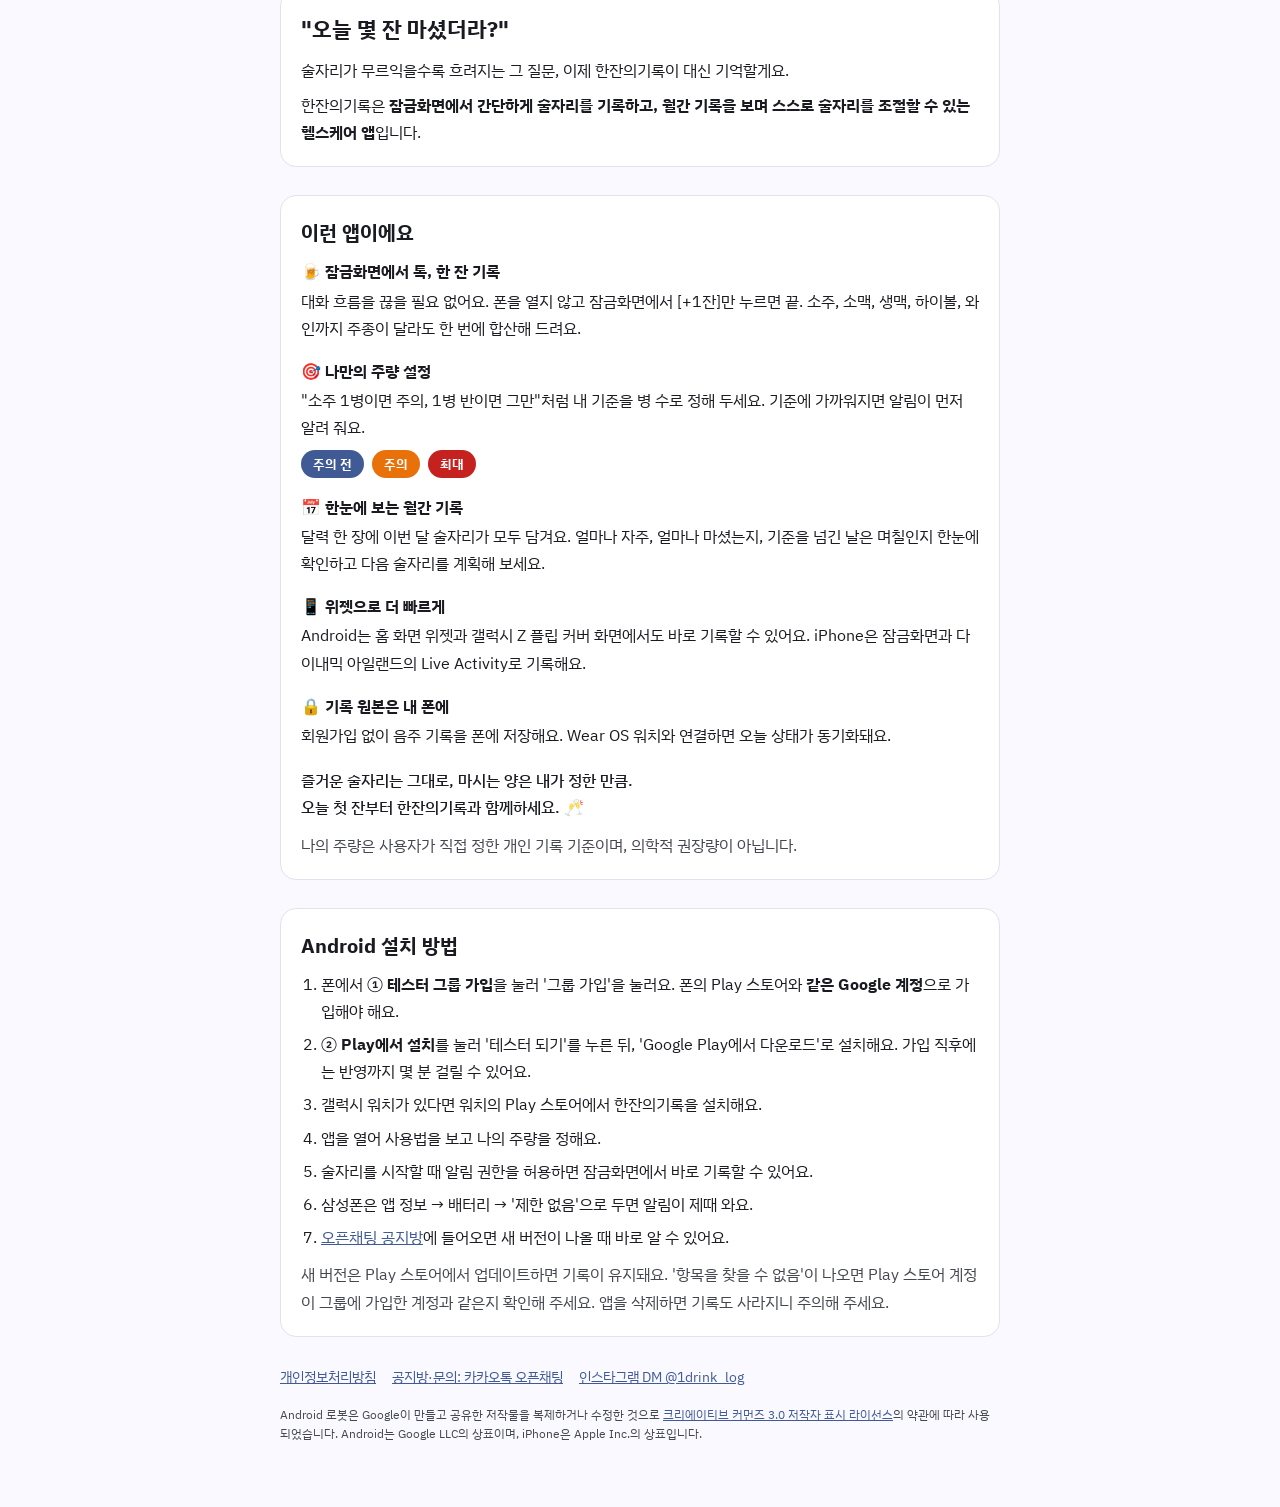
==== commit 600a492e: "Android 설치를 Google Play 비공개 테스트(그룹 가입 → Play 설치)로 전환 Co-Authored-By: Claude Opus 5.5 <noreply@anthro" ====
--- a/index.html
+++ b/index.html
@@ -33,20 +33,20 @@
       <p class="sub">2026-09-30 업데이트</p>
       <ul class="changes"><li>설정 → 문의·오류 제보 추가 — 오픈채팅 공지방이나 인스타그램 DM(@1drink_log)으로 바로 연결돼요</li><li>버튼을 누르면 폰 기종·앱 버전이 채워진 제보 양식이 복사돼요. 붙여넣고 빈칸만 적어 주세요</li><li>새 버전 소식은 오픈채팅 공지방에서 알려 드려요. 사용법 안내 마지막 장에서 바로 들어올 수 있어요</li></ul>
       <!-- LATEST:END -->
-      <p class="sub">Android 16 이상 폰에서 설치할 수 있어요.<br>설정 → 휴대전화 정보 → 소프트웨어 정보 → Android 버전</p>
-      <p class="btn-row"><a class="btn" href="https://drive.google.com/open?id=1SzJhprSdvJs_cDKxeV-ViCslpAMAtWzn">APK 내려받기</a></p>
+      <p class="sub">Google Play 비공개 테스트로 설치해요. 버튼 두 개를 차례로 눌러 주세요.<br>Android 16 이상 폰에서 설치할 수 있어요. 갤럭시 워치(Wear OS) 앱도 함께 받을 수 있어요.</p>
+      <p class="btn-row play-steps"><a class="btn" href="https://groups.google.com/g/hanjan-record-testers">① 테스터 그룹 가입</a> <a class="btn" href="https://play.google.com/apps/testing/com.aimasternh.drinklog">② Play에서 설치</a></p>
       <p class="join-notice">📢 설치했다면 <a href="https://open.kakao.com/o/gG2hXAPi"><b>오픈채팅 공지방</b></a>에도 들어와 주세요. 새 버전과 공지를 가장 먼저 알려 드려요.</p>
     </div>
-    <img class="qr" src="assets/qr.png" alt="내려받기 QR 코드">
+    <img class="qr" src="assets/qr.png" alt="소개 페이지 QR 코드">
   </section>
 
   <section class="card download" data-os="ios">
     <div style="display:grid;gap:10px">
       <p class="platform"><svg class="os-icon" viewBox="0 0 24 24" aria-hidden="true"><rect x="6" y="1.75" width="12" height="20.5" rx="3" fill="none" stroke="currentColor" stroke-width="1.8"/><rect x="10" y="4" width="4" height="1.4" rx="0.7" fill="currentColor"/></svg>iPhone</p>
       <!-- IOS-LATEST:START (scripts/publish-ios.sh가 배포할 때 자동으로 바꿉니다) -->
-      <h2>최신 버전 <span class="version">1.6.0</span></h2>
-      <p class="sub">2026-09-29 업데이트</p>
-      <ul class="changes"><li>월간 기록을 이미지로 공유 — 기록 화면 오른쪽 위 공유 버튼으로 인스타그램·틱톡·핀터레스트 등에 올릴 수 있어요</li><li>달력 색이 마신 양에 따라 연두 → 주황 → 버건디로 자연스럽게 진해지고, 안 마신 날은 연두로 표시돼요</li><li>설정에서 &#x27;월간 기록 이모지로 보기&#x27;를 켜면 지난 날을 귀여운 표정으로 볼 수 있어요</li><li>기록·술자리 상세에서 순알코올을 소주 몇 병인지 함께 보여 줘요</li></ul>
+      <h2>최신 버전 <span class="version">1.7.1</span></h2>
+      <p class="sub">2026-09-30 업데이트</p>
+      <ul class="changes"><li>설정 → 문의·오류 제보 추가 — 오픈채팅 공지방이나 인스타그램 DM(@1drink_log)으로 바로 연결돼요</li><li>버튼을 누르면 폰 기종·앱 버전이 채워진 제보 양식이 복사돼요. 붙여넣고 빈칸만 적어 주세요</li><li>새 버전 소식은 오픈채팅 공지방에서 알려 드려요. 사용법 안내 마지막 장에서 바로 들어올 수 있어요</li></ul>
       <!-- IOS-LATEST:END -->
       <p class="sub">Apple TestFlight 앱으로 설치해요. 기능은 Android와 같고, 술자리 중에는 잠금화면 Live Activity에서 바로 기록해요.</p>
       <p class="sub">iOS 17 이상 iPhone에서 설치할 수 있어요.<br>설정 → 일반 → 정보 → iOS 버전</p>
@@ -96,15 +96,15 @@
   <section class="card" data-os="android">
     <h2>Android 설치 방법</h2>
     <ol>
-      <li>위 버튼이나 QR로 구글 드라이브에서 APK를 내려받아요. "바이러스 검사를 할 수 없습니다"가 나오면 '무시하고 다운로드'.</li>
-      <li>내려받은 파일을 열고, '출처를 알 수 없는 앱' 허용 요청이 나오면 허용해요.</li>
-      <li>Play 프로텍트 경고가 나오면 '세부정보 더보기' → '무시하고 설치'.</li>
+      <li>폰에서 <b>① 테스터 그룹 가입</b>을 눌러 '그룹 가입'을 눌러요. 폰의 Play 스토어와 <b>같은 Google 계정</b>으로 가입해야 해요.</li>
+      <li><b>② Play에서 설치</b>를 눌러 '테스터 되기'를 누른 뒤, 'Google Play에서 다운로드'로 설치해요. 가입 직후에는 반영까지 몇 분 걸릴 수 있어요.</li>
+      <li>갤럭시 워치가 있다면 워치의 Play 스토어에서 한잔의기록을 설치해요.</li>
       <li>앱을 열어 사용법을 보고 나의 주량을 정해요.</li>
       <li>술자리를 시작할 때 알림 권한을 허용하면 잠금화면에서 바로 기록할 수 있어요.</li>
       <li>삼성폰은 앱 정보 → 배터리 → '제한 없음'으로 두면 알림이 제때 와요.</li>
       <li><a href="https://open.kakao.com/o/gG2hXAPi">오픈채팅 공지방</a>에 들어오면 새 버전이 나올 때 바로 알 수 있어요.</li>
     </ol>
-    <p class="sub" style="margin-top:10px">업데이트는 같은 방법으로 받아 덮어서 설치하면 기록이 유지돼요. 앱을 삭제하면 기록도 사라지니 주의해 주세요.</p>
+    <p class="sub" style="margin-top:10px">새 버전은 Play 스토어에서 업데이트하면 기록이 유지돼요. '항목을 찾을 수 없음'이 나오면 Play 스토어 계정이 그룹에 가입한 계정과 같은지 확인해 주세요. 앱을 삭제하면 기록도 사라지니 주의해 주세요.</p>
   </section>
 
   <section class="card" data-os="ios">
--- a/assets/style.css
+++ b/assets/style.css
@@ -48,6 +48,7 @@
 .download .qr { align-self: center; }
 .contact { display: grid; gap: 10px; }
 .contact-btns { display: flex; flex-wrap: wrap; gap: 10px; }
+.play-steps { display: flex; flex-wrap: wrap; gap: 10px; justify-content: center; }
 .btn-kakao { background: #FEE500; color: #191919; }
 .btn-insta { background: #1A1B20; color: #fff; }
 .btn-insta .handle { font-weight: 500; opacity: .8; margin-left: 4px; }
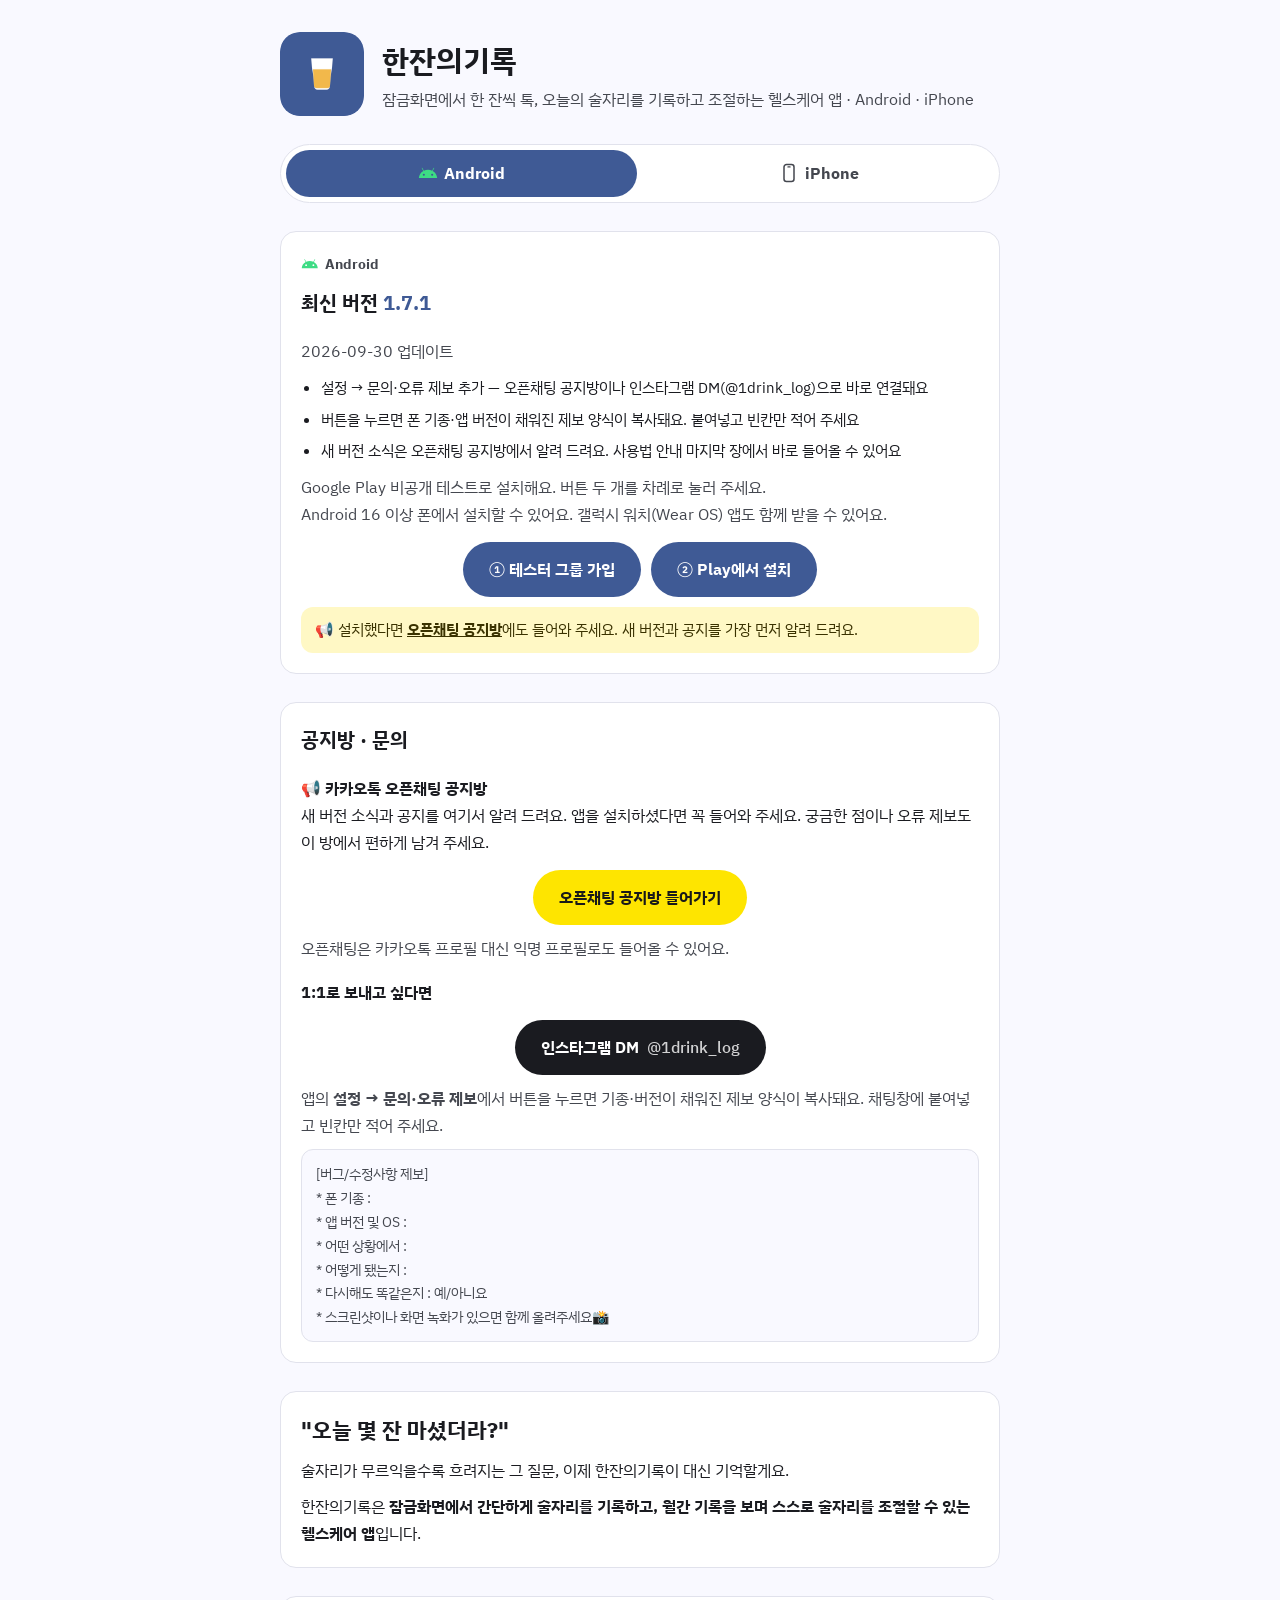
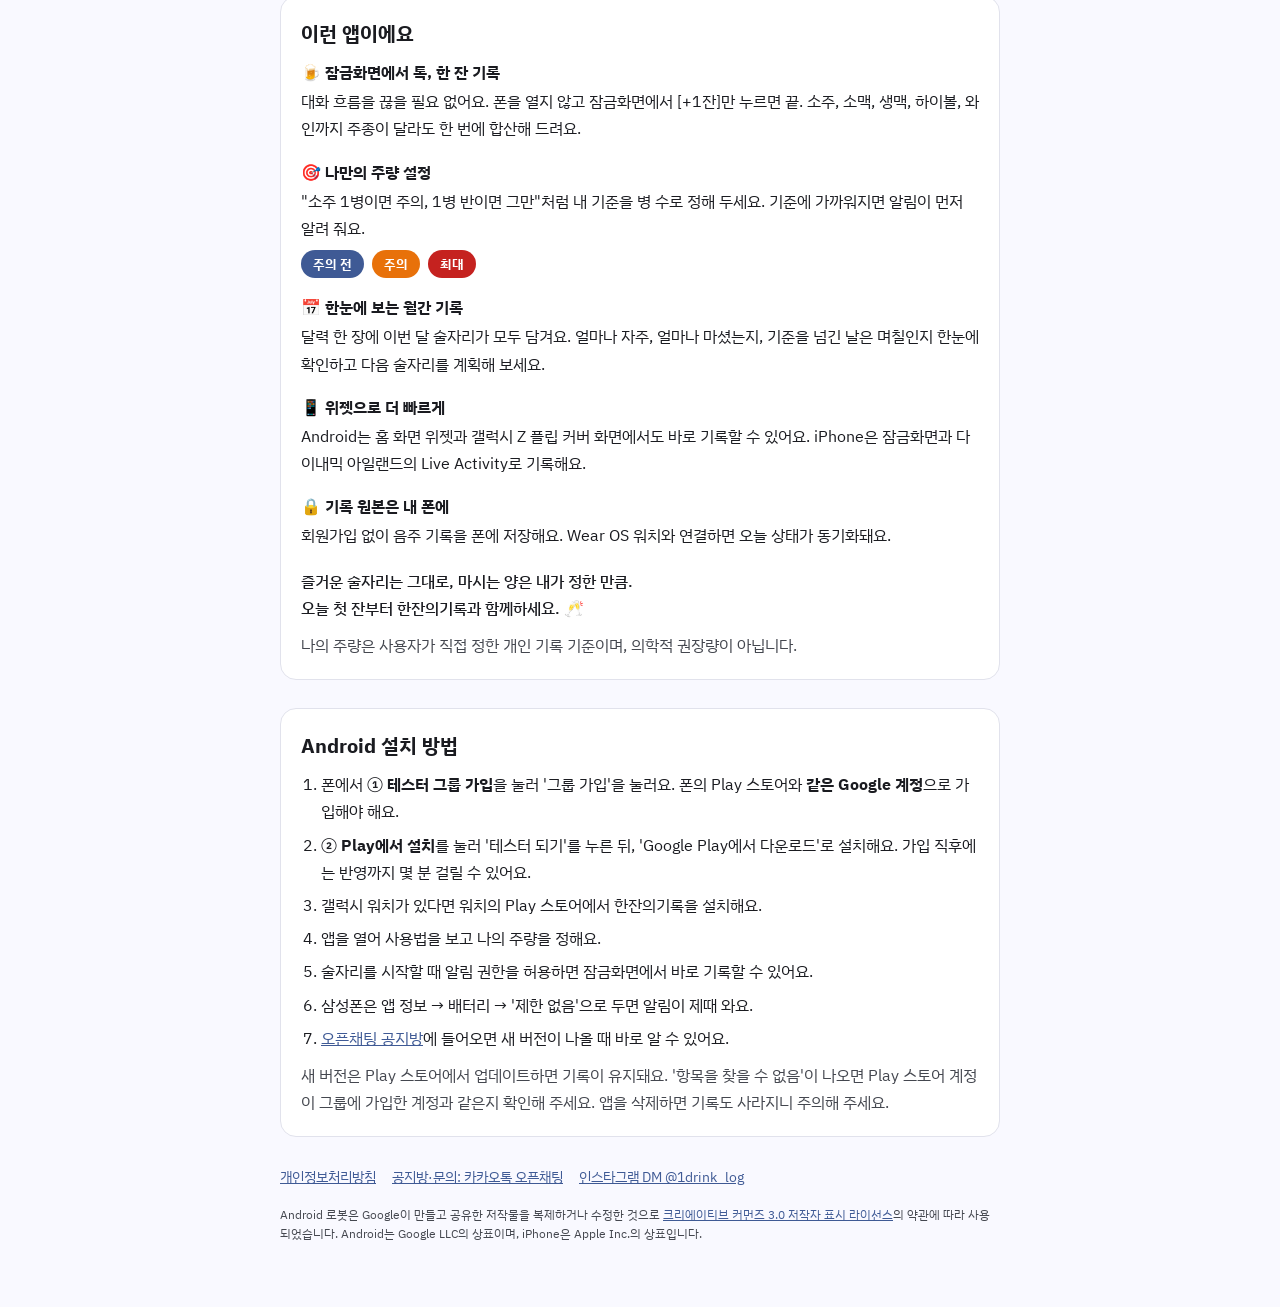
==== commit 6fda37ac: "QR 제거, 공지방·인스타그램 DM 버튼 가운데 정렬 Co-Authored-By: Claude Opus 5.5 <noreply@anthropic.com>" ====
--- a/index.html
+++ b/index.html
@@ -37,7 +37,6 @@
       <p class="btn-row play-steps"><a class="btn" href="https://groups.google.com/g/hanjan-record-testers">① 테스터 그룹 가입</a> <a class="btn" href="https://play.google.com/apps/testing/com.aimasternh.drinklog">② Play에서 설치</a></p>
       <p class="join-notice">📢 설치했다면 <a href="https://open.kakao.com/o/gG2hXAPi"><b>오픈채팅 공지방</b></a>에도 들어와 주세요. 새 버전과 공지를 가장 먼저 알려 드려요.</p>
     </div>
-    <img class="qr" src="assets/qr.png" alt="소개 페이지 QR 코드">
   </section>
 
   <section class="card download" data-os="ios">
@@ -53,7 +52,6 @@
       <p class="btn-row"><a class="btn" href="https://testflight.apple.com/join/u157gFnM">TestFlight로 설치</a></p>
       <p class="join-notice">📢 설치했다면 <a href="https://open.kakao.com/o/gG2hXAPi"><b>오픈채팅 공지방</b></a>에도 들어와 주세요. 새 버전과 공지를 가장 먼저 알려 드려요.</p>
     </div>
-    <img class="qr" src="assets/qr-ios.png" alt="iPhone 설치 QR 코드">
   </section>
 
   <section class="card contact" id="contact">
--- a/assets/style.css
+++ b/assets/style.css
@@ -19,7 +19,6 @@
 .download { display: flex; flex-wrap: wrap; gap: 20px; align-items: center; }
 .btn { display: inline-block; background: var(--navy); color: #fff; text-decoration: none; font-weight: 700; padding: 14px 26px; border-radius: 999px; }
 .btn:focus-visible { outline: 3px solid var(--amber); outline-offset: 2px; }
-.qr { width: 150px; background: #fff; border-radius: 12px; padding: 6px; }
 ol, ul { margin: 0; padding-left: 20px; display: grid; gap: 6px; }
 .levels { display: flex; gap: 8px; flex-wrap: wrap; margin-top: 8px; }
 .levels span { color: #fff; font-size: 13px; font-weight: 700; padding: 3px 12px; border-radius: 999px; }
@@ -45,9 +44,8 @@
 /* 내려받기 카드: 설명 아래에 버튼과 QR을 가운데 정렬 */
 .download { flex-direction: column; align-items: stretch; }
 .btn-row { text-align: center; margin-top: 4px; }
-.download .qr { align-self: center; }
 .contact { display: grid; gap: 10px; }
-.contact-btns { display: flex; flex-wrap: wrap; gap: 10px; }
+.contact-btns { display: flex; flex-wrap: wrap; gap: 10px; justify-content: center; }
 .play-steps { display: flex; flex-wrap: wrap; gap: 10px; justify-content: center; }
 .btn-kakao { background: #FEE500; color: #191919; }
 .btn-insta { background: #1A1B20; color: #fff; }
